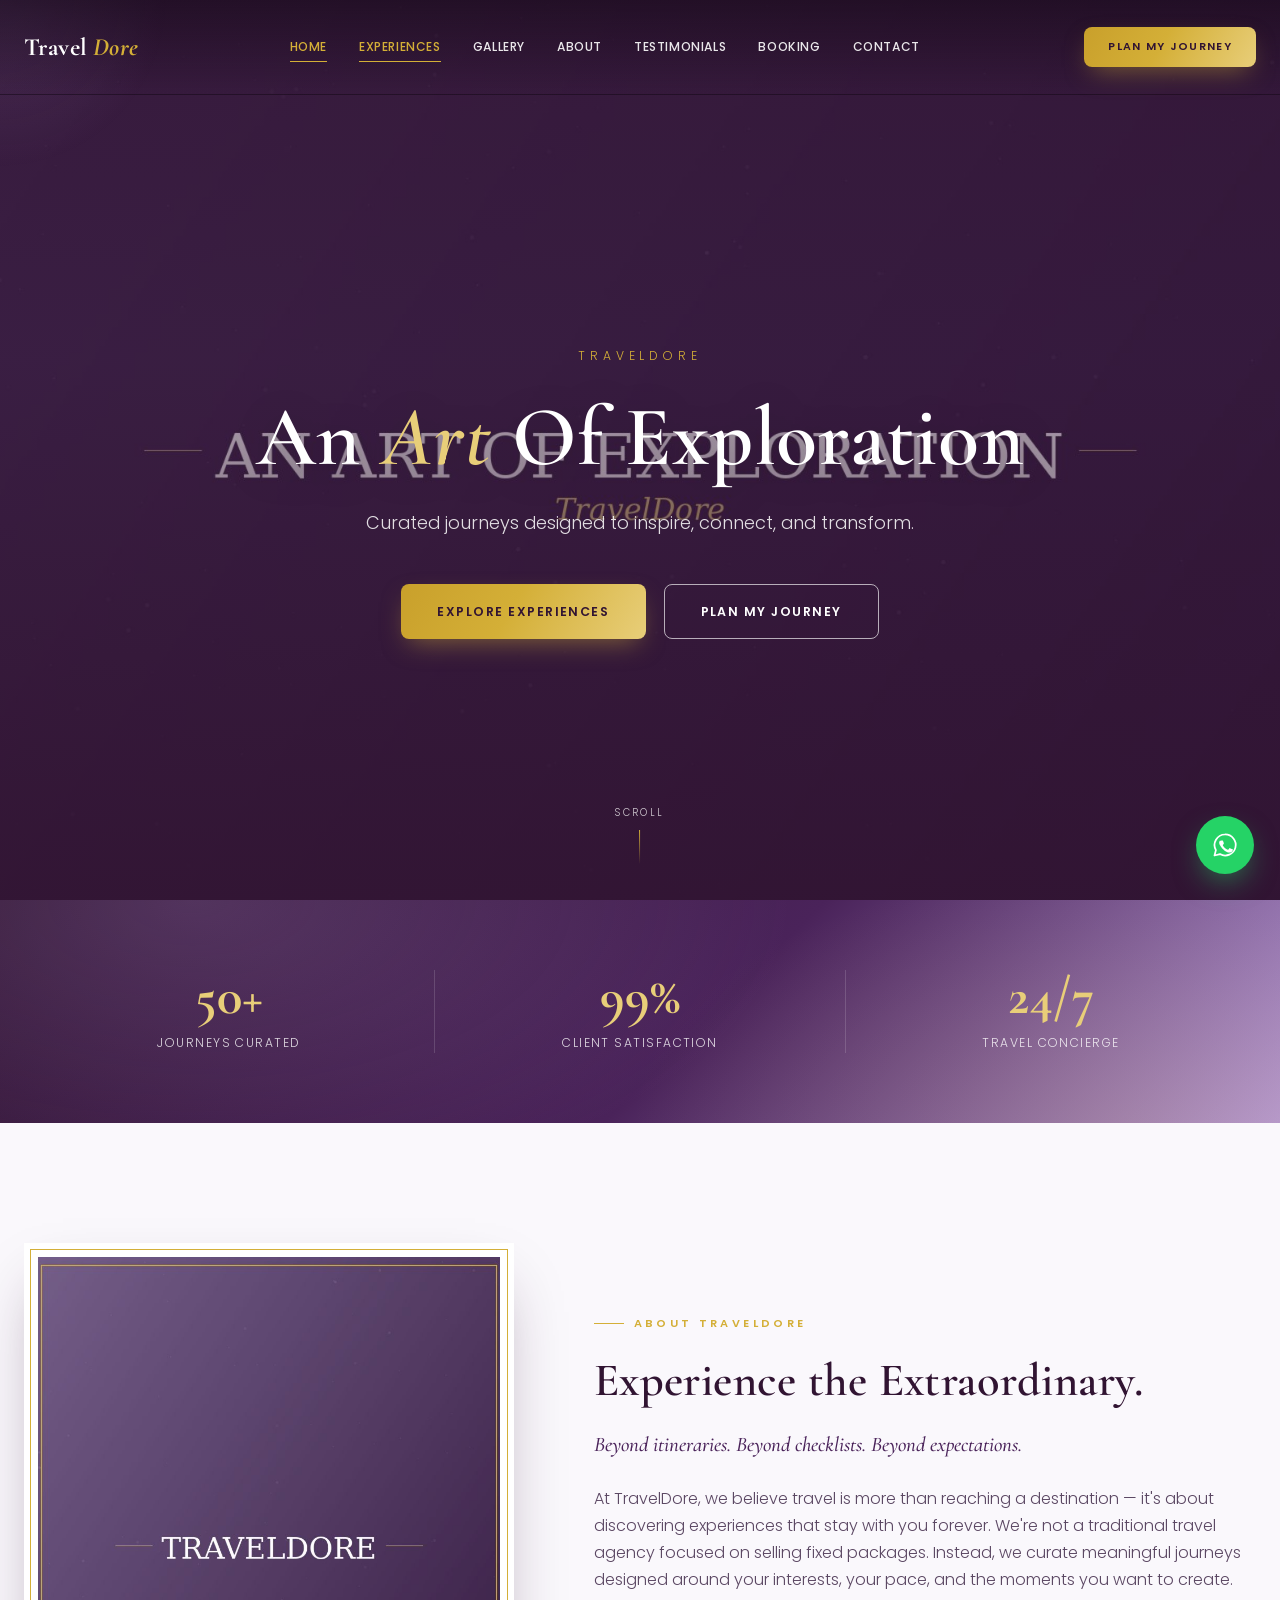
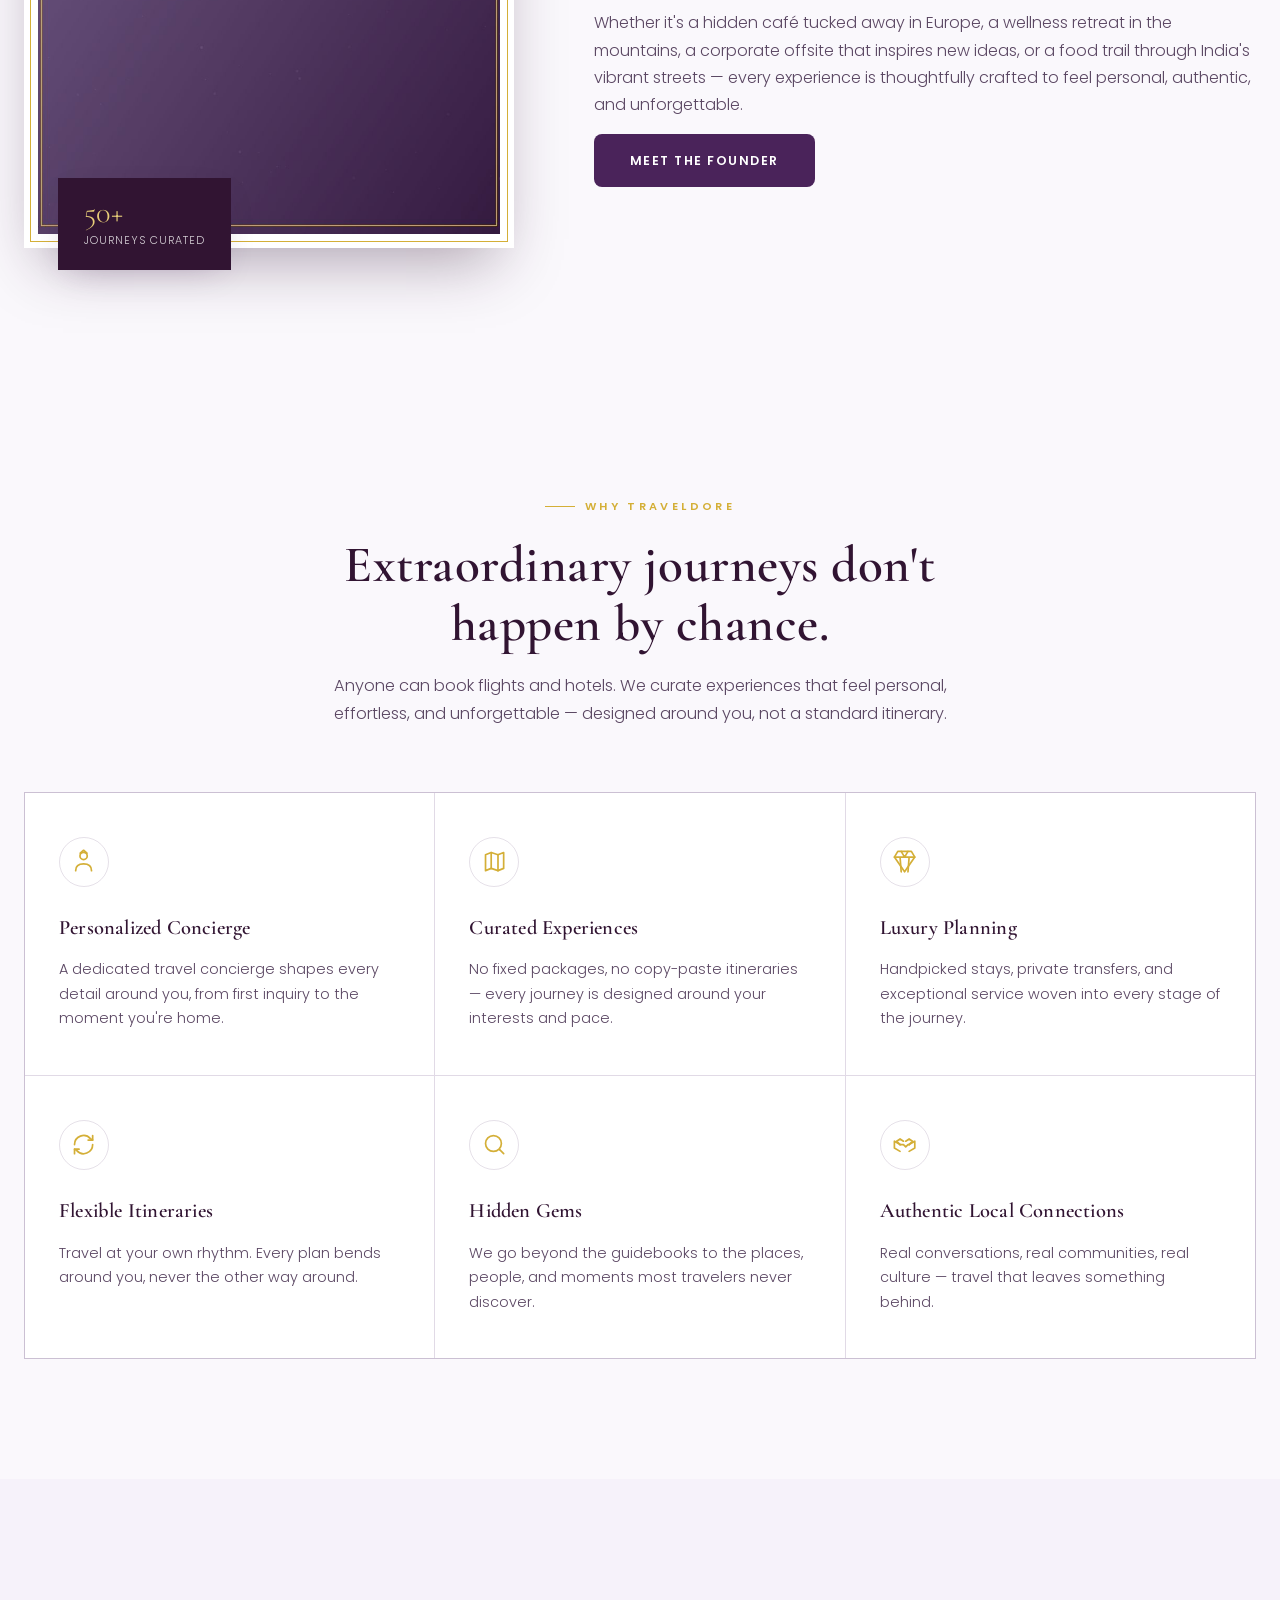
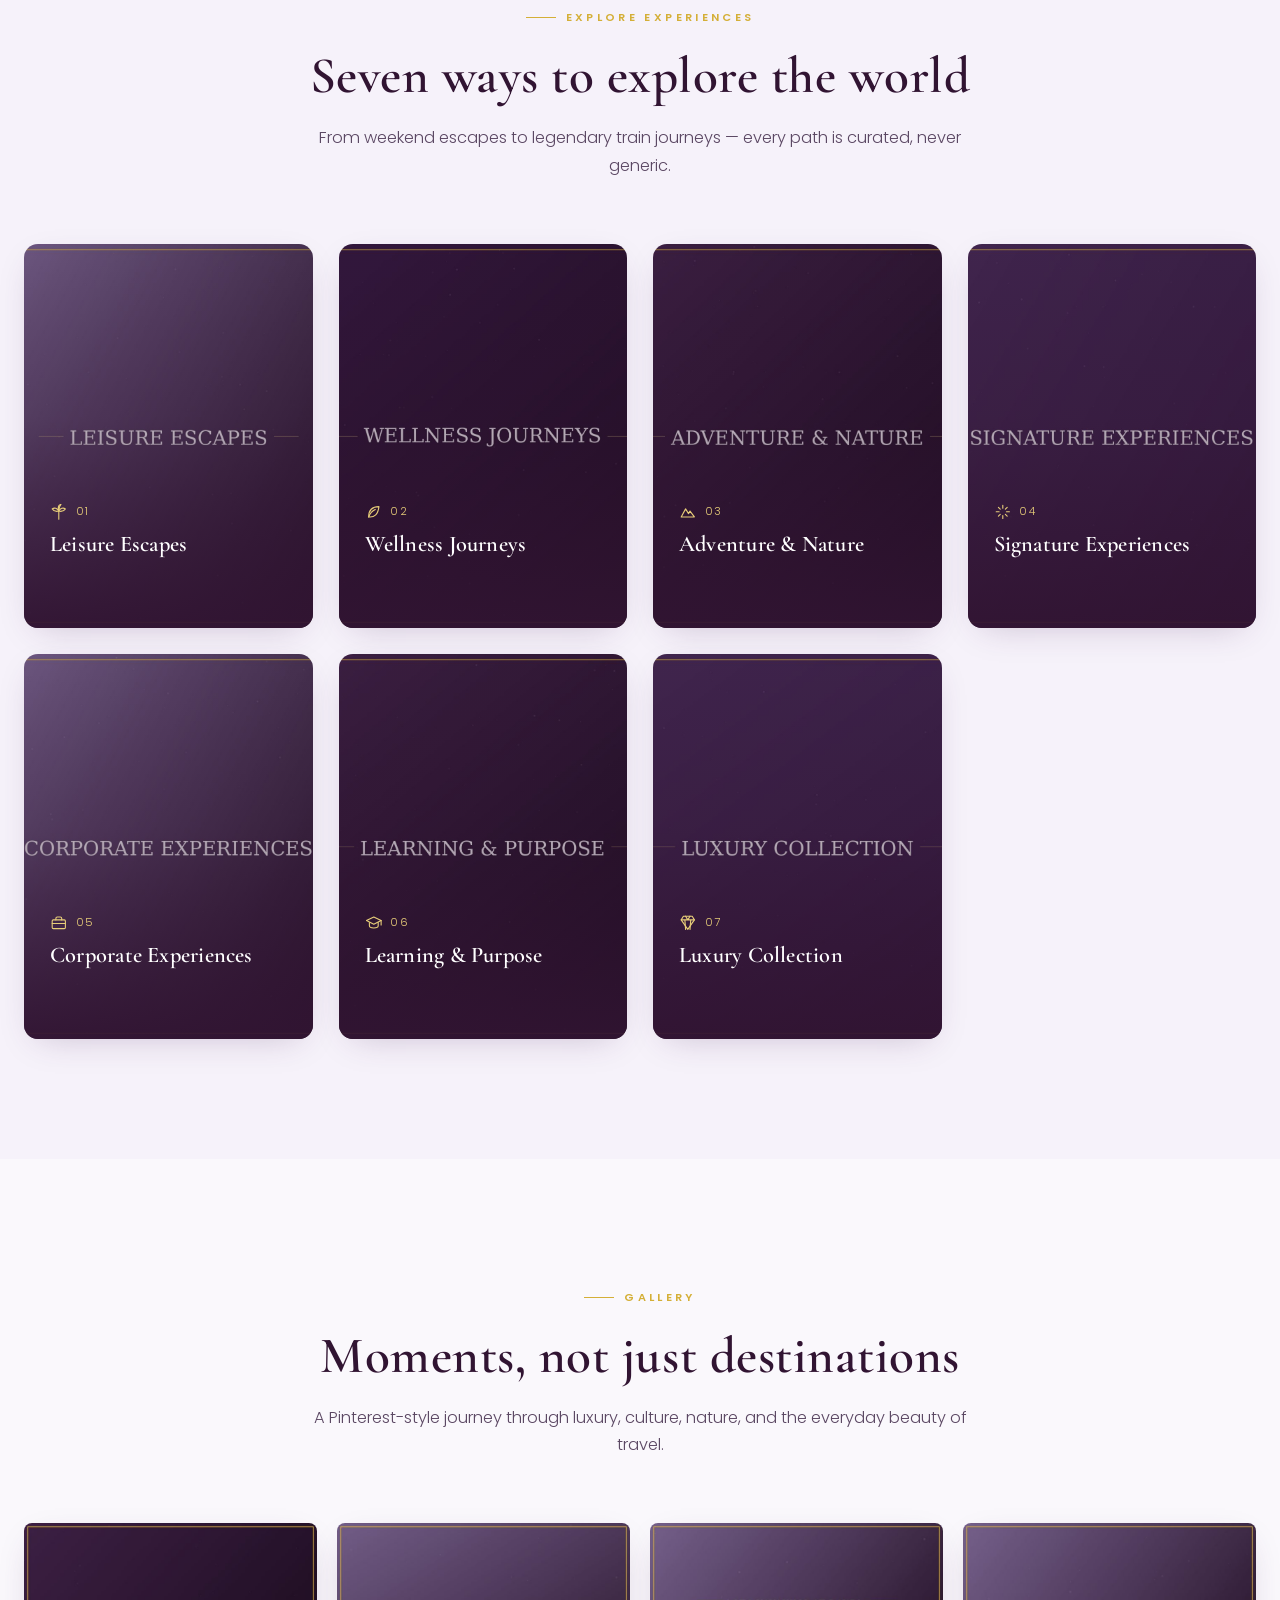
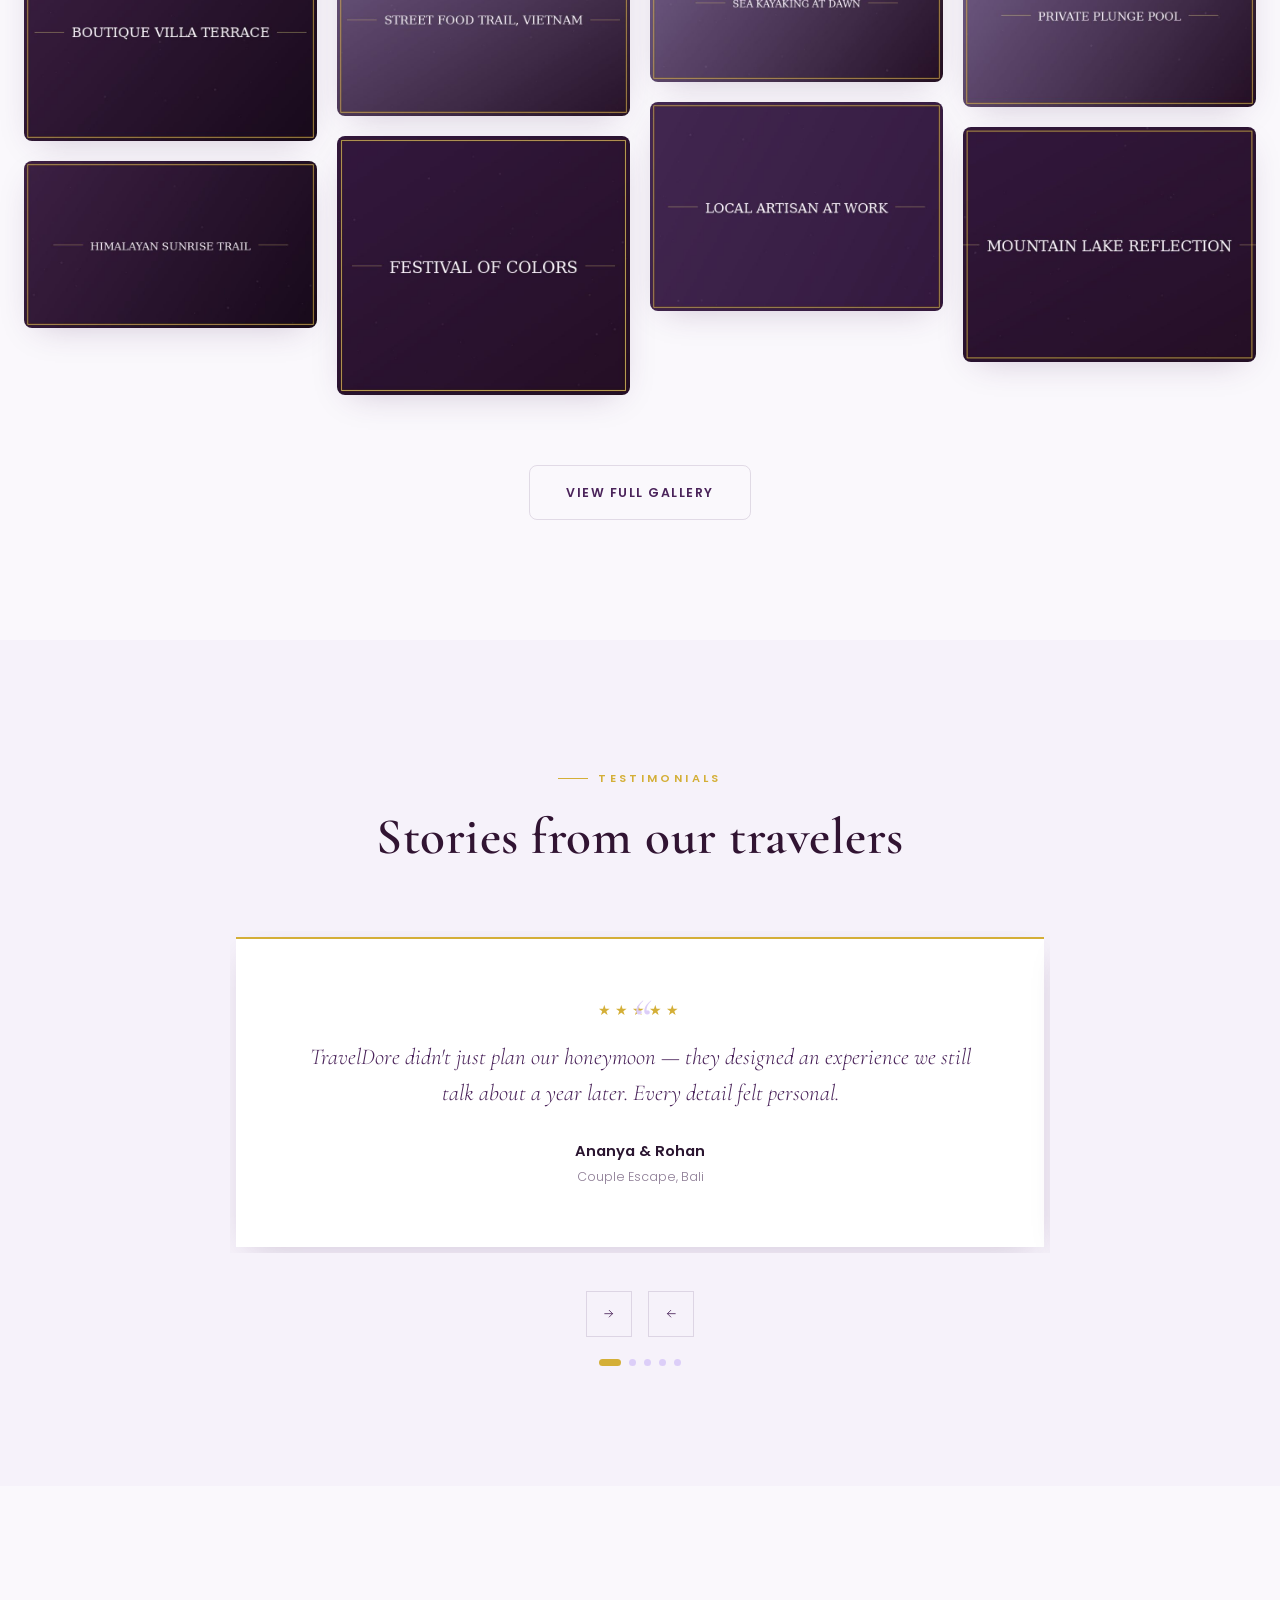
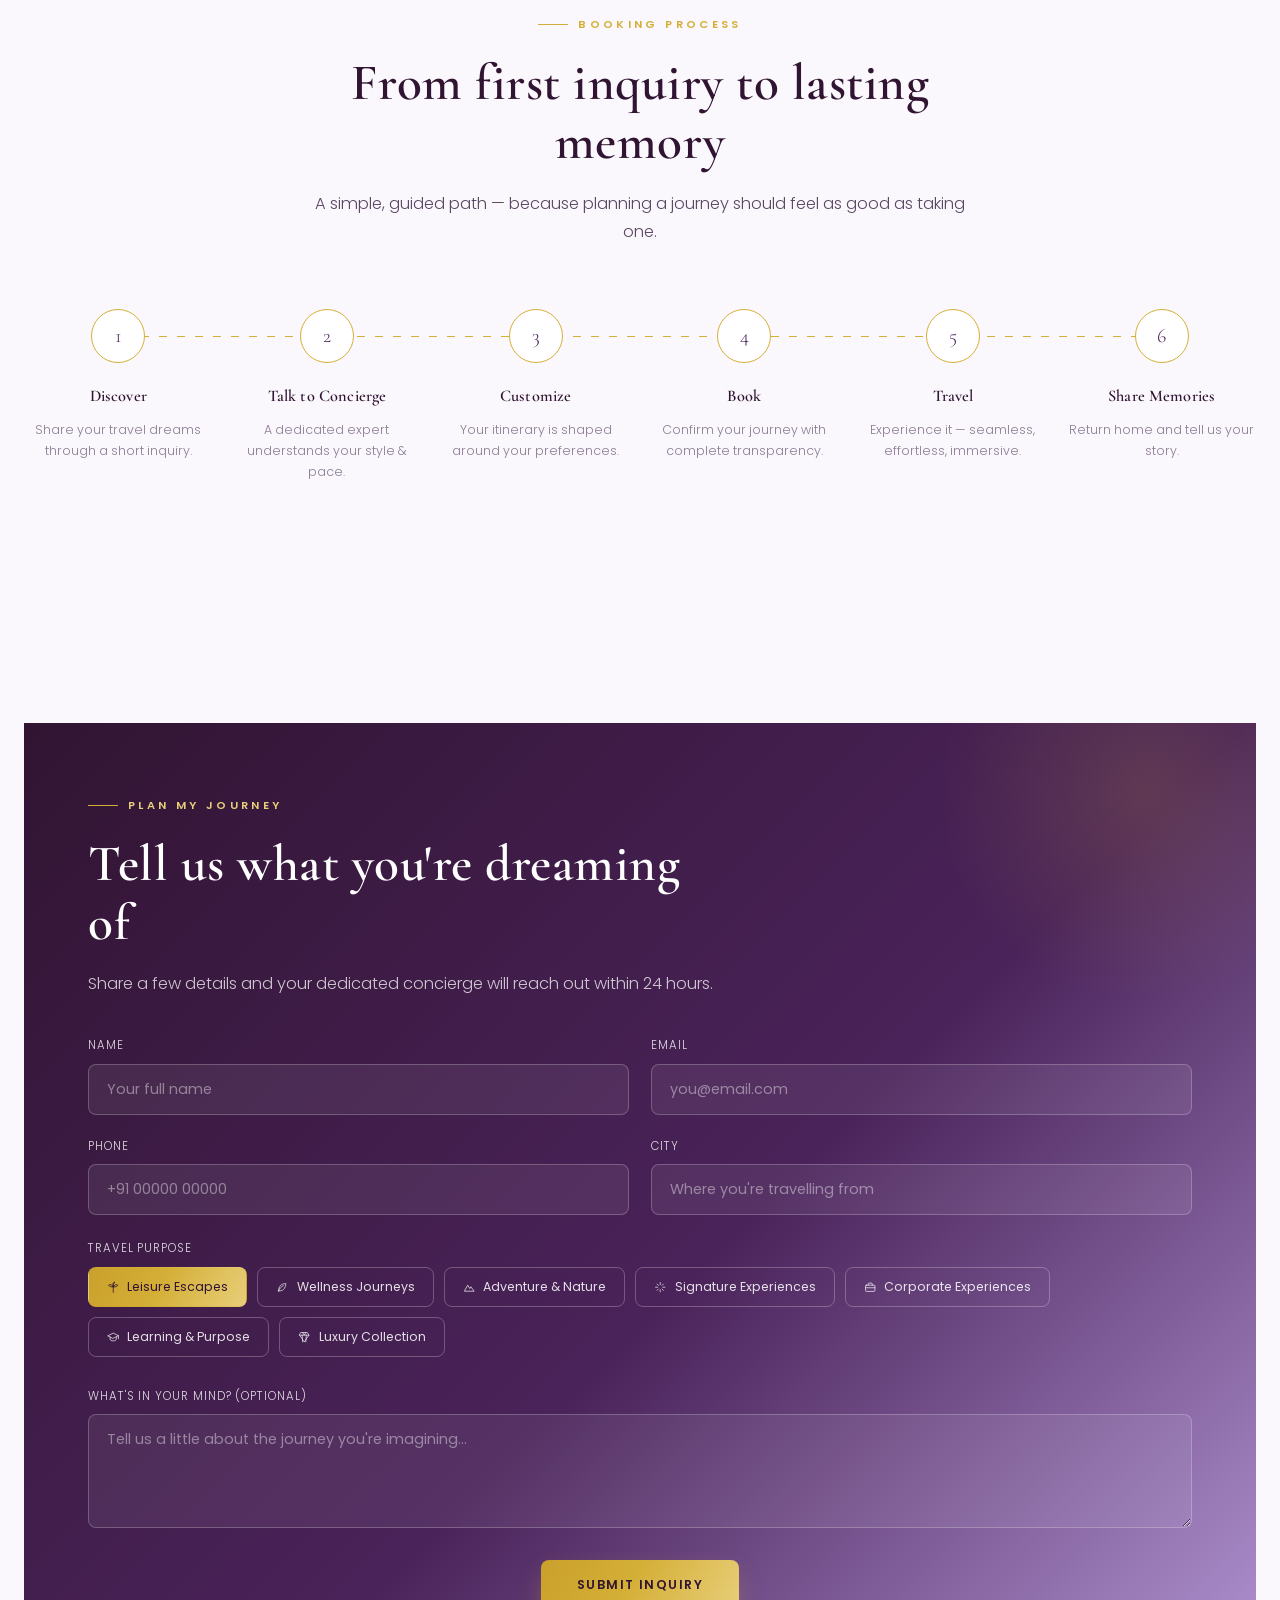
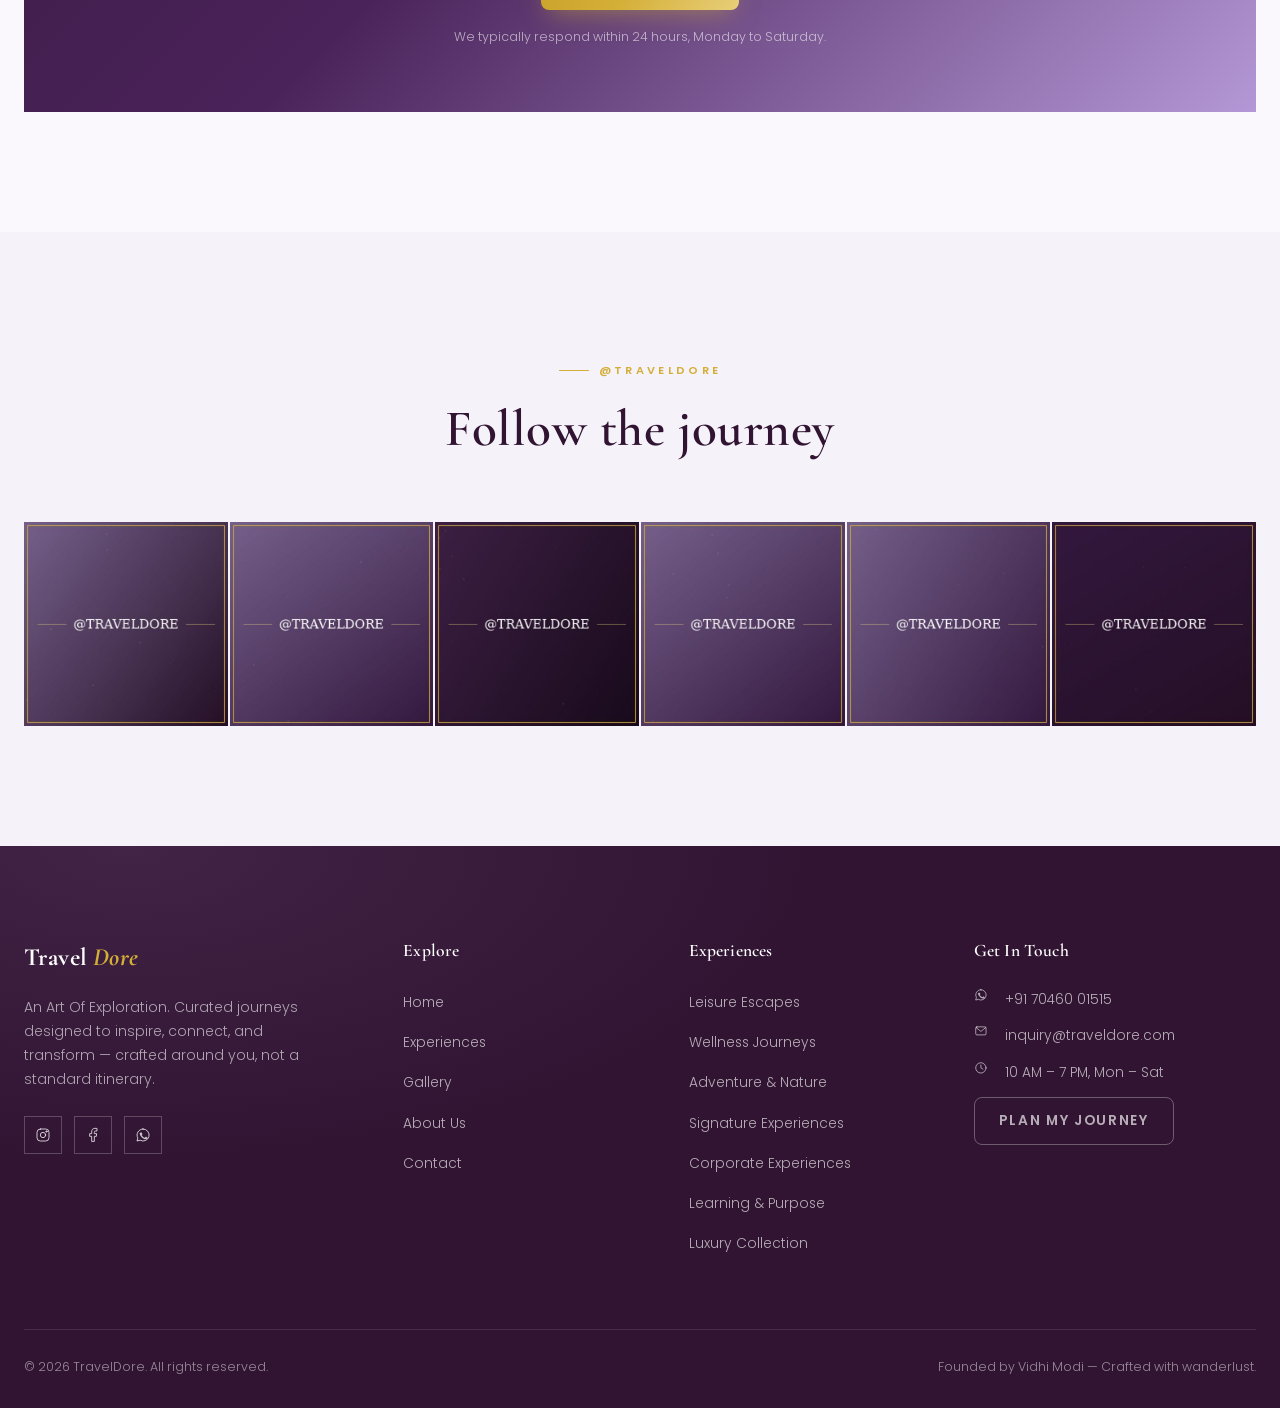
==== index.html @ e8ab13e9 "Adding initial files" ====
<!DOCTYPE html>
<html lang="en">
<head>
<meta charset="UTF-8">
<meta name="viewport" content="width=device-width, initial-scale=1.0">
<title>Home | TravelDore</title>
<meta name="description" content="TravelDore — An Art Of Exploration. Curated luxury journeys designed to inspire, connect, and transform.">
<link rel="preconnect" href="https://fonts.googleapis.com">
<link rel="stylesheet" href="css/style.css">

</head>
<body>
<div id="loader"><div class="loader-mark">Travel<em>Dore</em></div><div class="loader-bar"></div></div>
<div id="scroll-progress"></div>
<div id="cursor-glow"></div>

<header id="site-header">
  <div class="container navbar">
    <a href="index.html" class="brand">Travel<em>Dore</em></a>
    <nav class="nav-links">
      <a href="index.html">Home</a>
      <a href="experiences/index.html">Experiences</a>
      <a href="gallery.html">Gallery</a>
      <a href="about.html">About</a>
      <a href="index.html#testimonials">Testimonials</a>
      <a href="index.html#booking">Booking</a>
      <a href="contact.html">Contact</a>
    </nav>
    <a href="plan-my-journey.html" class="btn btn-primary btn-sm nav-cta">Plan My Journey</a>
    <button class="nav-toggle" id="nav-toggle" aria-label="Open menu"><span></span><span></span><span></span></button>
  </div>
</header>
<div class="mobile-panel" id="mobile-panel">
  <button class="mobile-close" id="mobile-close" aria-label="Close menu">&times;</button>
      <a href="index.html">Home</a>
      <a href="experiences/index.html">Experiences</a>
      <a href="gallery.html">Gallery</a>
      <a href="about.html">About</a>
      <a href="index.html#testimonials">Testimonials</a>
      <a href="index.html#booking">Booking</a>
      <a href="contact.html">Contact</a>
  <a href="plan-my-journey.html" class="btn btn-primary" style="margin-top:22px;">Plan My Journey</a>
</div>

<section class="hero">
  <div class="hero-media"><img src="images/hero-main-1920x1200.jpg" alt="Cinematic travel landscape"></div>
  <div class="container hero-content">
    <span class="hero-eyebrow">TravelDore</span>
    <h1>An <em>Art</em> Of Exploration</h1>
    <p>Curated journeys designed to inspire, connect, and transform.</p>
    <div class="hero-actions">
      <a href="#experiences" class="btn btn-primary">Explore Experiences</a>
      <a href="plan-my-journey.html" class="btn btn-outline">Plan My Journey</a>
    </div>
  </div>
  <div class="hero-scroll"><span>Scroll</span><div class="dot"></div></div>
</section><section class="stats-band"><div class="container stats-grid"><div class="stat"><div class="stat-num">50+</div><div class="stat-label">Journeys Curated</div></div><div class="stat"><div class="stat-num">99%</div><div class="stat-label">Client Satisfaction</div></div><div class="stat"><div class="stat-num">24/7</div><div class="stat-label">Travel Concierge</div></div></div></section>
<section class="section" id="about">
  <div class="container about-grid">
    <div class="framed reveal-scale">
      <div class="media-inner"><img src="images/about-founder-900x1100.jpg" alt="TravelDore curated experience"></div>
      <div class="about-badge"><div class="num">50+</div><div class="lbl">Journeys Curated</div></div>
    </div>
    <div class="about-copy reveal">
      <div class="eyebrow">About TravelDore</div>
      <h2>Experience the Extraordinary.</h2>
      <p class="lede">Beyond itineraries. Beyond checklists. Beyond expectations.</p>
      <p>At TravelDore, we believe travel is more than reaching a destination — it's about discovering experiences that stay with you forever. We're not a traditional travel agency focused on selling fixed packages. Instead, we curate meaningful journeys designed around your interests, your pace, and the moments you want to create.</p>
      <p>Whether it's a hidden café tucked away in Europe, a wellness retreat in the mountains, a corporate offsite that inspires new ideas, or a food trail through India's vibrant streets — every experience is thoughtfully crafted to feel personal, authentic, and unforgettable.</p>
      <a href="about.html" class="btn btn-dark">Meet The Founder</a>
    </div>
  </div>
</section>
<section class="section" id="why">
  <div class="container">
    <div class="section-head reveal">
      <div class="eyebrow" style="justify-content:center;">Why TravelDore</div>
      <h2>Extraordinary journeys don't happen by chance.</h2>
      <p>Anyone can book flights and hotels. We curate experiences that feel personal, effortless, and unforgettable — designed around you, not a standard itinerary.</p>
    </div>
    <div class="why-grid stagger">
      <div class="why-card">
        <div class="why-icon"><svg class="icon" style="width:1em;height:1em;" viewBox="0 0 24 24"><circle cx="12" cy="7" r="3.2"/><path d="M5 20c0-4 3-6 7-6s7 2 7 6"/><path d="M9 4.5 12 2l3 2.5"/></svg></div>
        <h3>Personalized Concierge</h3>
        <p>A dedicated travel concierge shapes every detail around you, from first inquiry to the moment you're home.</p>
      </div>
      <div class="why-card">
        <div class="why-icon"><svg class="icon" style="width:1em;height:1em;" viewBox="0 0 24 24"><path d="M9 4 4 6v14l5-2 6 2 5-2V4l-5 2-6-2Z"/><path d="M9 4v14M15 6v14"/></svg></div>
        <h3>Curated Experiences</h3>
        <p>No fixed packages, no copy-paste itineraries — every journey is designed around your interests and pace.</p>
      </div>
      <div class="why-card">
        <div class="why-icon"><svg class="icon" style="width:1em;height:1em;" viewBox="0 0 24 24"><path d="M6 3h12l3 5-9 13L3 8Z"/><path d="M3 8h18M9 3l3 5 3-5M9 21 8 8m7 13 1-13"/></svg></div>
        <h3>Luxury Planning</h3>
        <p>Handpicked stays, private transfers, and exceptional service woven into every stage of the journey.</p>
      </div>
      <div class="why-card">
        <div class="why-icon"><svg class="icon" style="width:1em;height:1em;" viewBox="0 0 24 24"><path d="M4 12a8 8 0 0 1 14-5.3L20 8"/><path d="M20 4v4h-4"/><path d="M20 12a8 8 0 0 1-14 5.3L4 16"/><path d="M4 20v-4h4"/></svg></div>
        <h3>Flexible Itineraries</h3>
        <p>Travel at your own rhythm. Every plan bends around you, never the other way around.</p>
      </div>
      <div class="why-card">
        <div class="why-icon"><svg class="icon" style="width:1em;height:1em;" viewBox="0 0 24 24"><circle cx="11" cy="11" r="7"/><path d="m20 20-3.5-3.5"/></svg></div>
        <h3>Hidden Gems</h3>
        <p>We go beyond the guidebooks to the places, people, and moments most travelers never discover.</p>
      </div>
      <div class="why-card">
        <div class="why-icon"><svg class="icon" style="width:1em;height:1em;" viewBox="0 0 24 24"><path d="M8 12 3 9v6l5 3"/><path d="m16 12 5-3v6l-5 3"/><path d="M8 12h3l2 2 2-2h1"/><path d="M8 12 5 9l3-2 3 2"/><path d="M16 12l3-3-3-2-3 2"/></svg></div>
        <h3>Authentic Local Connections</h3>
        <p>Real conversations, real communities, real culture — travel that leaves something behind.</p>
      </div>
    </div>
  </div>
</section>
<section class="section bg-lilac" id="experiences">
  <div class="container">
    <div class="section-head reveal">
      <div class="eyebrow" style="justify-content:center;">Explore Experiences</div>
      <h2>Seven ways to explore the world</h2>
      <p>From weekend escapes to legendary train journeys — every path is curated, never generic.</p>
    </div>
    <div class="exp-grid">
      <a href="experiences/leisure-escapes.html" class="exp-card reveal-scale">
        <img src="images/leisure-hero-900x1100.jpg" alt="Leisure Escapes" loading="lazy">
        <div class="exp-card-veil"></div>
        <div class="exp-card-content">
          <span class="exp-card-num"><svg class="icon" style="width:1em;height:1em;" viewBox="0 0 24 24"><path d="M12 22V11"/><path d="M12 11c-2-4-6-5-9-3 2 3 5 4 9 3Z"/><path d="M12 11c2-4 6-5 9-3-2 3-5 4-9 3Z"/><path d="M12 11c0-4 1-7 3-9-3 0-5 3-3 9Z"/></svg> 01</span>
          <h3>Leisure Escapes</h3>
          <div class="exp-card-arrow"><svg class="icon" style="width:1em;height:1em;" viewBox="0 0 24 24"><path d="M5 12h14M13 6l6 6-6 6"/></svg></div>
        </div>
      </a>
      <a href="experiences/wellness-journeys.html" class="exp-card reveal-scale">
        <img src="images/wellness-hero-900x1100.jpg" alt="Wellness Journeys" loading="lazy">
        <div class="exp-card-veil"></div>
        <div class="exp-card-content">
          <span class="exp-card-num"><svg class="icon" style="width:1em;height:1em;" viewBox="0 0 24 24"><path d="M5 19c8 1 13-4 14-14-9 0-14 5-14 14Z"/><path d="M5 19c2-5 5-8 9-10"/></svg> 02</span>
          <h3>Wellness Journeys</h3>
          <div class="exp-card-arrow"><svg class="icon" style="width:1em;height:1em;" viewBox="0 0 24 24"><path d="M5 12h14M13 6l6 6-6 6"/></svg></div>
        </div>
      </a>
      <a href="experiences/adventure-nature.html" class="exp-card reveal-scale">
        <img src="images/adventure-hero-900x1100.jpg" alt="Adventure & Nature" loading="lazy">
        <div class="exp-card-veil"></div>
        <div class="exp-card-content">
          <span class="exp-card-num"><svg class="icon" style="width:1em;height:1em;" viewBox="0 0 24 24"><path d="M3 19 9 8l4 6.5L15 11l6 8Z"/></svg> 03</span>
          <h3>Adventure & Nature</h3>
          <div class="exp-card-arrow"><svg class="icon" style="width:1em;height:1em;" viewBox="0 0 24 24"><path d="M5 12h14M13 6l6 6-6 6"/></svg></div>
        </div>
      </a>
      <a href="experiences/signature-experiences.html" class="exp-card reveal-scale">
        <img src="images/signature-hero-900x1100.jpg" alt="Signature Experiences" loading="lazy">
        <div class="exp-card-veil"></div>
        <div class="exp-card-content">
          <span class="exp-card-num"><svg class="icon" style="width:1em;height:1em;" viewBox="0 0 24 24"><path d="M12 3v4M12 17v4M3 12h4M17 12h4M6 6l2.5 2.5M15.5 15.5 18 18M18 6l-2.5 2.5M8.5 15.5 6 18"/></svg> 04</span>
          <h3>Signature Experiences</h3>
          <div class="exp-card-arrow"><svg class="icon" style="width:1em;height:1em;" viewBox="0 0 24 24"><path d="M5 12h14M13 6l6 6-6 6"/></svg></div>
        </div>
      </a>
      <a href="experiences/corporate-experiences.html" class="exp-card reveal-scale">
        <img src="images/corporate-hero-900x1100.jpg" alt="Corporate Experiences" loading="lazy">
        <div class="exp-card-veil"></div>
        <div class="exp-card-content">
          <span class="exp-card-num"><svg class="icon" style="width:1em;height:1em;" viewBox="0 0 24 24"><rect x="3" y="8" width="18" height="12" rx="1.5"/><path d="M8 8V6a2 2 0 0 1 2-2h4a2 2 0 0 1 2 2v2"/><path d="M3 13h18"/></svg> 05</span>
          <h3>Corporate Experiences</h3>
          <div class="exp-card-arrow"><svg class="icon" style="width:1em;height:1em;" viewBox="0 0 24 24"><path d="M5 12h14M13 6l6 6-6 6"/></svg></div>
        </div>
      </a>
      <a href="experiences/learning-purpose.html" class="exp-card reveal-scale">
        <img src="images/learning-hero-900x1100.jpg" alt="Learning & Purpose" loading="lazy">
        <div class="exp-card-veil"></div>
        <div class="exp-card-content">
          <span class="exp-card-num"><svg class="icon" style="width:1em;height:1em;" viewBox="0 0 24 24"><path d="M2 9 12 4l10 5-10 5Z"/><path d="M6 11.5V16c0 1.7 2.7 3 6 3s6-1.3 6-3v-4.5"/><path d="M22 9v6"/></svg> 06</span>
          <h3>Learning & Purpose</h3>
          <div class="exp-card-arrow"><svg class="icon" style="width:1em;height:1em;" viewBox="0 0 24 24"><path d="M5 12h14M13 6l6 6-6 6"/></svg></div>
        </div>
      </a>
      <a href="experiences/luxury-collection.html" class="exp-card reveal-scale">
        <img src="images/luxury-hero-900x1100.jpg" alt="Luxury Collection" loading="lazy">
        <div class="exp-card-veil"></div>
        <div class="exp-card-content">
          <span class="exp-card-num"><svg class="icon" style="width:1em;height:1em;" viewBox="0 0 24 24"><path d="M6 3h12l3 5-9 13L3 8Z"/><path d="M3 8h18M9 3l3 5 3-5M9 21 8 8m7 13 1-13"/></svg> 07</span>
          <h3>Luxury Collection</h3>
          <div class="exp-card-arrow"><svg class="icon" style="width:1em;height:1em;" viewBox="0 0 24 24"><path d="M5 12h14M13 6l6 6-6 6"/></svg></div>
        </div>
      </a>
    </div>
  </div>
</section>
<section class="section" id="gallery">
  <div class="container">
    <div class="section-head reveal">
      <div class="eyebrow" style="justify-content:center;">Gallery</div>
      <h2>Moments, not just destinations</h2>
      <p>A Pinterest-style journey through luxury, culture, nature, and the everyday beauty of travel.</p>
    </div>
    
    <div class="masonry">
      <div class="masonry-item reveal" data-category="luxury">
        <img src="images/g1-700x520.jpg" alt="Boutique villa terrace" loading="lazy">
        <div class="masonry-veil"><span>Boutique villa terrace</span></div>
      </div>
      <div class="masonry-item reveal" data-category="nature">
        <img src="images/g2-700x400.jpg" alt="Himalayan sunrise trail" loading="lazy">
        <div class="masonry-veil"><span>Himalayan sunrise trail</span></div>
      </div>
      <div class="masonry-item reveal" data-category="food">
        <img src="images/g3-700x460.jpg" alt="Street food trail, Vietnam" loading="lazy">
        <div class="masonry-veil"><span>Street food trail, Vietnam</span></div>
      </div>
      <div class="masonry-item reveal" data-category="culture">
        <img src="images/g4-700x620.jpg" alt="Festival of colors" loading="lazy">
        <div class="masonry-veil"><span>Festival of colors</span></div>
      </div>
      <div class="masonry-item reveal" data-category="adventure">
        <img src="images/g5-700x380.jpg" alt="Sea kayaking at dawn" loading="lazy">
        <div class="masonry-veil"><span>Sea kayaking at dawn</span></div>
      </div>
      <div class="masonry-item reveal" data-category="people">
        <img src="images/g6-700x500.jpg" alt="Local artisan at work" loading="lazy">
        <div class="masonry-veil"><span>Local artisan at work</span></div>
      </div>
      <div class="masonry-item reveal" data-category="luxury">
        <img src="images/g7-700x440.jpg" alt="Private plunge pool" loading="lazy">
        <div class="masonry-veil"><span>Private plunge pool</span></div>
      </div>
      <div class="masonry-item reveal" data-category="nature">
        <img src="images/g8-700x560.jpg" alt="Mountain lake reflection" loading="lazy">
        <div class="masonry-veil"><span>Mountain lake reflection</span></div>
      </div>
    </div>
    <div class="center mt-lg"><a href="gallery.html" class="btn btn-ghost">View Full Gallery</a></div>
  </div>
</section>
<div id="lightbox"><button class="lb-close">&times;</button><img id="lb-img" src="" alt="Gallery preview"></div>
<section class="section bg-lilac" id="testimonials">
  <div class="container">
    <div class="section-head reveal">
      <div class="eyebrow" style="justify-content:center;">Testimonials</div>
      <h2>Stories from our travelers</h2>
    </div>
    <div class="testi-wrap reveal">
      <div class="testi-track"><div class="testi-slides" id="testi-slides">
      <div class="testi-slide">
        <div class="testi-card">
          <div class="testi-quote">&ldquo;</div>
          <div class="testi-stars">&#9733;&#9733;&#9733;&#9733;&#9733;</div>
          <p class="testi-text">TravelDore didn't just plan our honeymoon — they designed an experience we still talk about a year later. Every detail felt personal.</p>
          <div class="testi-name">Ananya & Rohan</div>
          <div class="testi-role">Couple Escape, Bali</div>
        </div>
      </div>
      <div class="testi-slide">
        <div class="testi-card">
          <div class="testi-quote">&ldquo;</div>
          <div class="testi-stars">&#9733;&#9733;&#9733;&#9733;&#9733;</div>
          <p class="testi-text">Our leadership offsite finally felt different. Beautiful venue, seamless logistics, and space to actually think.</p>
          <div class="testi-name">Karan Mehta</div>
          <div class="testi-role">Corporate Retreat, Rishikesh</div>
        </div>
      </div>
      <div class="testi-slide">
        <div class="testi-card">
          <div class="testi-quote">&ldquo;</div>
          <div class="testi-stars">&#9733;&#9733;&#9733;&#9733;&#9733;</div>
          <p class="testi-text">I've traveled solo before, but this was the first trip where I felt both free and completely taken care of.</p>
          <div class="testi-name">Simran Kaur</div>
          <div class="testi-role">Solo Trip, Vietnam</div>
        </div>
      </div>
      <div class="testi-slide">
        <div class="testi-card">
          <div class="testi-quote">&ldquo;</div>
          <div class="testi-stars">&#9733;&#9733;&#9733;&#9733;&#9733;</div>
          <p class="testi-text">The wellness retreat was exactly what I needed — no itinerary stress, just stillness, yoga, and the mountains.</p>
          <div class="testi-name">Devika Shah</div>
          <div class="testi-role">Wellness Retreat, Himachal</div>
        </div>
      </div>
      <div class="testi-slide">
        <div class="testi-card">
          <div class="testi-quote">&ldquo;</div>
          <div class="testi-stars">&#9733;&#9733;&#9733;&#9733;&#9733;</div>
          <p class="testi-text">From the first WhatsApp message to the last sunset, everything was effortless. This is how travel should feel.</p>
          <div class="testi-name">The Kapoor Family</div>
          <div class="testi-role">Family Holiday, Maldives</div>
        </div>
      </div>
      </div></div>
      <div class="testi-nav">
        <button class="testi-arrow" id="testi-prev" aria-label="Previous"><svg class="icon" style="width:1em;height:1em;" viewBox="0 0 24 24"><path d="M5 12h14M13 6l6 6-6 6"/></svg></button>
        <button class="testi-arrow" id="testi-next" aria-label="Next" style="transform:scaleX(-1);"><svg class="icon" style="width:1em;height:1em;" viewBox="0 0 24 24"><path d="M5 12h14M13 6l6 6-6 6"/></svg></button>
      </div>
      <div class="testi-dots" id="testi-dots"></div>
    </div>
  </div>
</section>
<section class="section" id="booking">
  <div class="container">
    <div class="section-head reveal">
      <div class="eyebrow" style="justify-content:center;">Booking Process</div>
      <h2>From first inquiry to lasting memory</h2>
      <p>A simple, guided path — because planning a journey should feel as good as taking one.</p>
    </div>
    <div class="timeline stagger">
      <div class="tl-step">
        <div class="tl-num">1</div>
        <h4>Discover</h4>
        <p>Share your travel dreams through a short inquiry.</p>
      </div>
      <div class="tl-step">
        <div class="tl-num">2</div>
        <h4>Talk to Concierge</h4>
        <p>A dedicated expert understands your style & pace.</p>
      </div>
      <div class="tl-step">
        <div class="tl-num">3</div>
        <h4>Customize</h4>
        <p>Your itinerary is shaped around your preferences.</p>
      </div>
      <div class="tl-step">
        <div class="tl-num">4</div>
        <h4>Book</h4>
        <p>Confirm your journey with complete transparency.</p>
      </div>
      <div class="tl-step">
        <div class="tl-num">5</div>
        <h4>Travel</h4>
        <p>Experience it — seamless, effortless, immersive.</p>
      </div>
      <div class="tl-step">
        <div class="tl-num">6</div>
        <h4>Share Memories</h4>
        <p>Return home and tell us your story.</p>
      </div>
    </div>
  </div>
</section>
<section class="section" id="plan">
  <div class="container">
    <div class="form-panel reveal-scale">
      <div class="section-head align-left" style="margin-bottom:38px;max-width:640px;">
        <div class="eyebrow" style="color:var(--gold-soft);">Plan My Journey</div>
        <h2 style="color:#fff;">Tell us what you're dreaming of</h2>
        <p style="color:rgba(255,255,255,.75);">Share a few details and your dedicated concierge will reach out within 24 hours.</p>
      </div>
      <form id="inquiry-form">
        <div class="form-grid">
          <div class="field"><label for="name">Name</label><input type="text" id="name" name="name" placeholder="Your full name" required></div>
          <div class="field"><label for="email">Email</label><input type="email" id="email" name="email" placeholder="you@email.com" required></div>
          <div class="field"><label for="phone">Phone</label><input type="tel" id="phone" name="phone" placeholder="+91 00000 00000" required></div>
          <div class="field"><label for="city">City</label><input type="text" id="city" name="city" placeholder="Where you're travelling from" required></div>
        </div>
        <div class="field" style="margin-top:24px;">
          <label>Travel Purpose</label>
          <div class="purpose-scroll"><button type="button" class="purpose-chip active" data-value="Leisure Escapes"><svg class="icon" style="width:1em;height:1em;" viewBox="0 0 24 24"><path d="M12 22V11"/><path d="M12 11c-2-4-6-5-9-3 2 3 5 4 9 3Z"/><path d="M12 11c2-4 6-5 9-3-2 3-5 4-9 3Z"/><path d="M12 11c0-4 1-7 3-9-3 0-5 3-3 9Z"/></svg> Leisure Escapes</button><button type="button" class="purpose-chip" data-value="Wellness Journeys"><svg class="icon" style="width:1em;height:1em;" viewBox="0 0 24 24"><path d="M5 19c8 1 13-4 14-14-9 0-14 5-14 14Z"/><path d="M5 19c2-5 5-8 9-10"/></svg> Wellness Journeys</button><button type="button" class="purpose-chip" data-value="Adventure & Nature"><svg class="icon" style="width:1em;height:1em;" viewBox="0 0 24 24"><path d="M3 19 9 8l4 6.5L15 11l6 8Z"/></svg> Adventure & Nature</button><button type="button" class="purpose-chip" data-value="Signature Experiences"><svg class="icon" style="width:1em;height:1em;" viewBox="0 0 24 24"><path d="M12 3v4M12 17v4M3 12h4M17 12h4M6 6l2.5 2.5M15.5 15.5 18 18M18 6l-2.5 2.5M8.5 15.5 6 18"/></svg> Signature Experiences</button><button type="button" class="purpose-chip" data-value="Corporate Experiences"><svg class="icon" style="width:1em;height:1em;" viewBox="0 0 24 24"><rect x="3" y="8" width="18" height="12" rx="1.5"/><path d="M8 8V6a2 2 0 0 1 2-2h4a2 2 0 0 1 2 2v2"/><path d="M3 13h18"/></svg> Corporate Experiences</button><button type="button" class="purpose-chip" data-value="Learning & Purpose"><svg class="icon" style="width:1em;height:1em;" viewBox="0 0 24 24"><path d="M2 9 12 4l10 5-10 5Z"/><path d="M6 11.5V16c0 1.7 2.7 3 6 3s6-1.3 6-3v-4.5"/><path d="M22 9v6"/></svg> Learning & Purpose</button><button type="button" class="purpose-chip" data-value="Luxury Collection"><svg class="icon" style="width:1em;height:1em;" viewBox="0 0 24 24"><path d="M6 3h12l3 5-9 13L3 8Z"/><path d="M3 8h18M9 3l3 5 3-5M9 21 8 8m7 13 1-13"/></svg> Luxury Collection</button></div>
          <input type="hidden" id="purpose-value" name="purpose" value="Leisure Escapes">
        </div>
        <div class="form-grid full" style="margin-top:24px;">
          <div class="field"><label for="msg">What's in your mind? (optional)</label><textarea id="msg" name="message" rows="4" placeholder="Tell us a little about the journey you're imagining..."></textarea></div>
        </div>
        <div class="form-submit"><button type="submit" class="btn btn-primary">Submit Inquiry</button>
          <p class="form-note">We typically respond within 24 hours, Monday to Saturday.</p>
        </div>
      </form>
      <div class="form-success" id="form-success">
        <div class="tick"><svg class="icon" style="width:1em;height:1em;" viewBox="0 0 24 24"><path d="M5 13l4 4L19 7"/></svg></div>
        <h3 style="color:#fff;font-family:var(--font-display);font-size:1.7rem;">Thank you!</h3>
        <p>Your inquiry has been received. Our concierge team will reach out shortly — or message us on WhatsApp for an instant reply.</p>
      </div>
    </div>
  </div>
</section>
<section class="section bg-lilac">
  <div class="container">
    <div class="section-head reveal">
      <div class="eyebrow" style="justify-content:center;">@traveldore</div>
      <h2>Follow the journey</h2>
    </div>
    <div class="insta-grid">
      <a href="https://instagram.com" target="_blank" rel="noopener" class="insta-item reveal">
        <img src="images/ig1-500x500.jpg" alt="TravelDore on Instagram" loading="lazy">
        <div class="insta-veil"><svg class="icon" style="width:1.3rem;height:1.3rem;" viewBox="0 0 24 24"><rect x="3" y="3" width="18" height="18" rx="5"/><circle cx="12" cy="12" r="4"/><circle cx="17.2" cy="6.8" r="1"/></svg></div>
      </a>
      <a href="https://instagram.com" target="_blank" rel="noopener" class="insta-item reveal">
        <img src="images/ig2-500x500.jpg" alt="TravelDore on Instagram" loading="lazy">
        <div class="insta-veil"><svg class="icon" style="width:1.3rem;height:1.3rem;" viewBox="0 0 24 24"><rect x="3" y="3" width="18" height="18" rx="5"/><circle cx="12" cy="12" r="4"/><circle cx="17.2" cy="6.8" r="1"/></svg></div>
      </a>
      <a href="https://instagram.com" target="_blank" rel="noopener" class="insta-item reveal">
        <img src="images/ig3-500x500.jpg" alt="TravelDore on Instagram" loading="lazy">
        <div class="insta-veil"><svg class="icon" style="width:1.3rem;height:1.3rem;" viewBox="0 0 24 24"><rect x="3" y="3" width="18" height="18" rx="5"/><circle cx="12" cy="12" r="4"/><circle cx="17.2" cy="6.8" r="1"/></svg></div>
      </a>
      <a href="https://instagram.com" target="_blank" rel="noopener" class="insta-item reveal">
        <img src="images/ig4-500x500.jpg" alt="TravelDore on Instagram" loading="lazy">
        <div class="insta-veil"><svg class="icon" style="width:1.3rem;height:1.3rem;" viewBox="0 0 24 24"><rect x="3" y="3" width="18" height="18" rx="5"/><circle cx="12" cy="12" r="4"/><circle cx="17.2" cy="6.8" r="1"/></svg></div>
      </a>
      <a href="https://instagram.com" target="_blank" rel="noopener" class="insta-item reveal">
        <img src="images/ig5-500x500.jpg" alt="TravelDore on Instagram" loading="lazy">
        <div class="insta-veil"><svg class="icon" style="width:1.3rem;height:1.3rem;" viewBox="0 0 24 24"><rect x="3" y="3" width="18" height="18" rx="5"/><circle cx="12" cy="12" r="4"/><circle cx="17.2" cy="6.8" r="1"/></svg></div>
      </a>
      <a href="https://instagram.com" target="_blank" rel="noopener" class="insta-item reveal">
        <img src="images/ig6-500x500.jpg" alt="TravelDore on Instagram" loading="lazy">
        <div class="insta-veil"><svg class="icon" style="width:1.3rem;height:1.3rem;" viewBox="0 0 24 24"><rect x="3" y="3" width="18" height="18" rx="5"/><circle cx="12" cy="12" r="4"/><circle cx="17.2" cy="6.8" r="1"/></svg></div>
      </a>
    </div>
  </div>
</section>
<div id="wa-float" aria-label="Chat on WhatsApp"><svg class="icon" style="width:28px;height:28px;" viewBox="0 0 24 24"><path d="M12 3a9 9 0 0 0-7.8 13.4L3 21l4.7-1.2A9 9 0 1 0 12 3Z"/><path d="M8.5 8.6c.2-.5.4-.5.7-.5h.5c.2 0 .4 0 .6.5.2.5.7 1.7.7 1.8.1.1.1.3 0 .4-.1.2-.1.3-.3.5-.1.2-.3.3-.4.5-.1.1-.3.3-.1.6.2.3.8 1.3 1.7 2.1 1.2 1 2.1 1.4 2.4 1.5.3.1.5.1.6-.1.2-.2.7-.8.9-1.1.2-.3.4-.2.6-.1.2.1 1.5.7 1.8.8.3.2.5.2.5.4 0 .2 0 1-.4 1.5-.4.6-1.8 1.1-2.5 1.1-.6 0-1.6-.1-3.4-1.2-2.6-1.6-4.2-4.5-4.4-4.7-.1-.2-1-1.3-1-2.5 0-1.2.6-1.8.8-2Z" fill="currentColor" stroke="none"/></svg></div>
<div id="wa-box">
  <div class="wa-head">
    <div><strong>TravelDore Concierge</strong><div style="font-size:.7rem;opacity:.85;">Typically replies within an hour</div></div>
    <button id="wa-close" style="color:#fff;font-size:1.1rem;">&times;</button>
  </div>
  <div class="wa-body">
    <div class="wa-bubble">Namaste! Curious about a curated journey? Message us directly on WhatsApp and let's start planning.</div>
    <a class="wa-btn" href="https://wa.me/917046001515" target="_blank" rel="noopener">Start Chat</a>
  </div>
</div>

<footer id="site-footer">
  <div class="container">
    <div class="footer-grid">
      <div class="footer-brand">
        <a href="index.html" class="brand">Travel<em>Dore</em></a>
        <p>An Art Of Exploration. Curated journeys designed to inspire, connect, and transform &mdash; crafted around you, not a standard itinerary.</p>
        <div class="footer-social">
          <a href="https://instagram.com" target="_blank" rel="noopener" aria-label="Instagram"><svg class="icon" style="width:1em;height:1em;" viewBox="0 0 24 24"><rect x="3" y="3" width="18" height="18" rx="5"/><circle cx="12" cy="12" r="4"/><circle cx="17.2" cy="6.8" r="1"/></svg></a>
          <a href="https://facebook.com" target="_blank" rel="noopener" aria-label="Facebook"><svg class="icon" style="width:1em;height:1em;" viewBox="0 0 24 24"><path d="M14 21v-7h3l.5-4H14V8c0-1.2.4-2 2.2-2H18V2.2C17.6 2.1 16.3 2 14.9 2 11.8 2 10 3.9 10 7.3V10H7v4h3v7Z"/></svg></a>
          <a href="https://wa.me/917046001515" target="_blank" rel="noopener" aria-label="WhatsApp"><svg class="icon" style="width:1em;height:1em;" viewBox="0 0 24 24"><path d="M12 3a9 9 0 0 0-7.8 13.4L3 21l4.7-1.2A9 9 0 1 0 12 3Z"/><path d="M8.5 8.6c.2-.5.4-.5.7-.5h.5c.2 0 .4 0 .6.5.2.5.7 1.7.7 1.8.1.1.1.3 0 .4-.1.2-.1.3-.3.5-.1.2-.3.3-.4.5-.1.1-.3.3-.1.6.2.3.8 1.3 1.7 2.1 1.2 1 2.1 1.4 2.4 1.5.3.1.5.1.6-.1.2-.2.7-.8.9-1.1.2-.3.4-.2.6-.1.2.1 1.5.7 1.8.8.3.2.5.2.5.4 0 .2 0 1-.4 1.5-.4.6-1.8 1.1-2.5 1.1-.6 0-1.6-.1-3.4-1.2-2.6-1.6-4.2-4.5-4.4-4.7-.1-.2-1-1.3-1-2.5 0-1.2.6-1.8.8-2Z" fill="currentColor" stroke="none"/></svg></a>
        </div>
      </div>
      <div class="footer-col">
        <h4>Explore</h4>
        <ul>
          <li><a href="index.html">Home</a></li>
          <li><a href="experiences/index.html">Experiences</a></li>
          <li><a href="gallery.html">Gallery</a></li>
          <li><a href="about.html">About Us</a></li>
          <li><a href="contact.html">Contact</a></li>
        </ul>
      </div>
      <div class="footer-col">
        <h4>Experiences</h4>
        <ul>
          <li><a href="experiences/leisure-escapes.html">Leisure Escapes</a></li>
          <li><a href="experiences/wellness-journeys.html">Wellness Journeys</a></li>
          <li><a href="experiences/adventure-nature.html">Adventure &amp; Nature</a></li>
          <li><a href="experiences/signature-experiences.html">Signature Experiences</a></li>
          <li><a href="experiences/corporate-experiences.html">Corporate Experiences</a></li>
          <li><a href="experiences/learning-purpose.html">Learning &amp; Purpose</a></li>
          <li><a href="experiences/luxury-collection.html">Luxury Collection</a></li>
        </ul>
      </div>
      <div class="footer-col">
        <h4>Get In Touch</h4>
        <ul class="footer-contact">
          <li><svg class="icon" style="width:1em;height:1em;" viewBox="0 0 24 24"><path d="M12 3a9 9 0 0 0-7.8 13.4L3 21l4.7-1.2A9 9 0 1 0 12 3Z"/><path d="M8.5 8.6c.2-.5.4-.5.7-.5h.5c.2 0 .4 0 .6.5.2.5.7 1.7.7 1.8.1.1.1.3 0 .4-.1.2-.1.3-.3.5-.1.2-.3.3-.4.5-.1.1-.3.3-.1.6.2.3.8 1.3 1.7 2.1 1.2 1 2.1 1.4 2.4 1.5.3.1.5.1.6-.1.2-.2.7-.8.9-1.1.2-.3.4-.2.6-.1.2.1 1.5.7 1.8.8.3.2.5.2.5.4 0 .2 0 1-.4 1.5-.4.6-1.8 1.1-2.5 1.1-.6 0-1.6-.1-3.4-1.2-2.6-1.6-4.2-4.5-4.4-4.7-.1-.2-1-1.3-1-2.5 0-1.2.6-1.8.8-2Z" fill="currentColor" stroke="none"/></svg>&nbsp; +91 70460 01515</li>
          <li><svg class="icon" style="width:1em;height:1em;" viewBox="0 0 24 24"><rect x="3" y="5" width="18" height="14" rx="2"/><path d="m4 6.5 8 6.5 8-6.5"/></svg>&nbsp; inquiry@traveldore.com</li>
          <li><svg class="icon" style="width:1em;height:1em;" viewBox="0 0 24 24"><circle cx="12" cy="12" r="9"/><path d="M12 7v5l3.5 2"/></svg>&nbsp; 10 AM &ndash; 7 PM, Mon &ndash; Sat</li>
        </ul>
        <a href="plan-my-journey.html" class="btn btn-outline btn-sm" style="border-color:rgba(255,255,255,.3);">Plan My Journey</a>
      </div>
    </div>
    <div class="footer-bottom">
      <span>&copy; 2026 TravelDore. All rights reserved.</span>
      <span>Founded by Vidhi Modi &mdash; Crafted with wanderlust.</span>
    </div>
  </div>
</footer>
<script src="js/main.js"></script>
</body>
</html>
---- css/style.css ----
/* ==========================================================================
   TravelDore — Design System v2
   "An Art Of Exploration" — Classic luxury travel-house aesthetic
   ========================================================================== */

@import url('https://fonts.googleapis.com/css2?family=Cormorant+Garamond:ital,wght@0,400;0,500;0,600;0,700;1,500;1,600&family=Poppins:wght@300;400;500;600;700&display=swap');

:root{
  /* Palette (brand-locked) */
  --lavender:#B497D6;
  --dark-purple:#4A235A;
  --deep-plum:#311432;
  --soft-lilac:#DCCEF8;
  --gold:#D4AF37;
  --gold-soft:#E8CE79;
  --white:#FFFFFF;
  --off-white:#FAF8FC;
  --light-lavender:#F6F2FA;

  --ink:#2A1530;
  --ink-soft:#5B4763;
  --ink-faint:#8B7A93;
  --hairline:rgba(74,35,90,.14);

  --grad-royal:linear-gradient(135deg,var(--deep-plum) 0%,var(--dark-purple) 55%,var(--lavender) 100%);
  --grad-gold:linear-gradient(120deg,#C9A02B 0%,var(--gold) 45%,var(--gold-soft) 100%);

  --font-display:'Cormorant Garamond', serif;
  --font-body:'Poppins', sans-serif;

  --radius-sm:8px;
  --radius-md:14px;
  --radius-lg:18px;
  --shadow-soft:0 10px 34px -14px rgba(74,35,90,.28);
  --shadow-lift:0 30px 60px -18px rgba(49,20,50,.38);
  --shadow-gold:0 10px 26px -8px rgba(212,175,55,.5);

  --ease:cubic-bezier(.22,.61,.36,1);
  --container:1280px;
}

*,*::before,*::after{box-sizing:border-box;margin:0;padding:0;}
html{scroll-behavior:smooth;}
@media (prefers-reduced-motion: reduce){
  html{scroll-behavior:auto;}
  *,*::before,*::after{animation-duration:.01ms !important;animation-iteration-count:1 !important;transition-duration:.01ms !important;scroll-behavior:auto !important;}
}

body{
  font-family:var(--font-body);
  color:var(--ink);
  background:var(--off-white);
  overflow-x:hidden;
  line-height:1.7;
  -webkit-font-smoothing:antialiased;
  font-weight:300;
}

img{max-width:100%;display:block;}
a{color:inherit;text-decoration:none;}
ul{list-style:none;}
button{font-family:inherit;border:none;background:none;cursor:pointer;}
input,textarea,select{font-family:inherit;}

h1,h2,h3,h4,.font-display{font-family:var(--font-display);font-weight:600;color:var(--deep-plum);letter-spacing:.01em;}

::selection{background:var(--gold);color:var(--deep-plum);}

a:focus-visible,button:focus-visible,input:focus-visible,textarea:focus-visible,select:focus-visible{
  outline:2px solid var(--gold);
  outline-offset:3px;
  border-radius:4px;
}

::-webkit-scrollbar{width:10px;}
::-webkit-scrollbar-track{background:var(--light-lavender);}
::-webkit-scrollbar-thumb{background:var(--lavender);border-radius:10px;}
::-webkit-scrollbar-thumb:hover{background:var(--dark-purple);}

svg.icon{width:1em;height:1em;stroke:currentColor;fill:none;stroke-width:1.5;stroke-linecap:round;stroke-linejoin:round;display:inline-block;vertical-align:-.15em;}

/* ==========================================================================
   Utility / Layout primitives
   ========================================================================== */
.container{width:100%;max-width:var(--container);margin:0 auto;padding:0 24px;}
.section{padding:120px 0;position:relative;}
@media (max-width:768px){.section{padding:76px 0;}}

.eyebrow{
  display:inline-flex;align-items:center;gap:10px;
  font-family:var(--font-body);font-size:.7rem;letter-spacing:.3em;text-transform:uppercase;
  color:var(--gold);font-weight:600;margin-bottom:20px;
}
.eyebrow::before{content:"";width:30px;height:1px;background:var(--gold);}

.section-head{max-width:680px;margin:0 auto 64px;text-align:center;}
.section-head h2{font-size:clamp(2.1rem,4vw,3.2rem);line-height:1.15;margin-bottom:18px;font-weight:600;}
.section-head p{color:var(--ink-soft);font-size:1.02rem;font-weight:300;}
.section-head.align-left{margin-left:0;text-align:left;}

.text-gold{color:var(--gold);}
.text-lavender{color:var(--lavender);}

/* Ornamental divider — classic touch: hairline + center diamond */
.ornament{display:flex;align-items:center;justify-content:center;gap:14px;margin:0 auto 40px;width:100%;max-width:320px;}
.ornament::before,.ornament::after{content:"";flex:1;height:1px;background:linear-gradient(90deg,transparent,var(--gold) 50%,transparent);}
.ornament .diamond{width:7px;height:7px;background:var(--gold);transform:rotate(45deg);flex:0 0 auto;}
.ornament.left{max-width:none;justify-content:flex-start;}
.ornament.left::after{display:none;}

/* Buttons — classic boutique-hotel rectangle-rounded, not full pill */
.btn{
  display:inline-flex;align-items:center;justify-content:center;gap:10px;
  padding:16px 36px;border-radius:var(--radius-sm);
  font-size:.78rem;font-weight:600;letter-spacing:.12em;text-transform:uppercase;
  transition:transform .4s var(--ease), box-shadow .4s var(--ease), background .4s var(--ease), color .4s var(--ease), border-color .4s var(--ease);
  white-space:nowrap;position:relative;overflow:hidden;
}
.btn-primary{background:var(--grad-gold);color:var(--deep-plum);box-shadow:var(--shadow-gold);}
.btn-primary:hover{transform:translateY(-3px);box-shadow:0 18px 36px -8px rgba(212,175,55,.62);}
.btn-outline{background:transparent;color:var(--white);border:1px solid rgba(255,255,255,.65);}
.btn-outline:hover{background:rgba(255,255,255,.12);border-color:var(--white);transform:translateY(-3px);}
.btn-dark{background:var(--dark-purple);color:var(--white);}
.btn-dark:hover{background:var(--deep-plum);transform:translateY(-3px);box-shadow:var(--shadow-lift);}
.btn-ghost{background:transparent;color:var(--dark-purple);border:1px solid var(--hairline);}
.btn-ghost:hover{border-color:var(--gold);color:var(--dark-purple);background:var(--light-lavender);}
.btn-sm{padding:11px 24px;font-size:.68rem;}

/* Reveal on scroll */
.reveal{opacity:0;transform:translateY(30px);transition:opacity .9s var(--ease), transform .9s var(--ease);}
.reveal.in{opacity:1;transform:translateY(0);}
.reveal-scale{opacity:0;transform:scale(.96);transition:opacity .9s var(--ease), transform .9s var(--ease);}
.reveal-scale.in{opacity:1;transform:scale(1);}
.stagger > *{transition-delay:calc(var(--i,0) * 90ms);}

/* ==========================================================================
   Loading Screen
   ========================================================================== */
#loader{
  position:fixed;inset:0;z-index:9999;background:var(--grad-royal);
  display:flex;align-items:center;justify-content:center;flex-direction:column;gap:18px;
  transition:opacity .8s var(--ease), visibility .8s var(--ease);
}
#loader.hide{opacity:0;visibility:hidden;pointer-events:none;}
.loader-mark{font-family:var(--font-display);font-size:2.2rem;color:var(--white);letter-spacing:.1em;}
.loader-mark em{color:var(--gold);font-style:italic;}
.loader-bar{width:160px;height:1px;background:rgba(255,255,255,.2);position:relative;overflow:hidden;}
.loader-bar::after{content:"";position:absolute;left:-40%;top:0;bottom:0;width:40%;background:var(--grad-gold);animation:loaderMove 1.1s ease-in-out infinite;}
@keyframes loaderMove{0%{left:-40%;}50%{left:60%;}100%{left:100%;}}

#scroll-progress{position:fixed;top:0;left:0;height:2px;background:var(--grad-gold);z-index:9998;width:0%;}

#cursor-glow{
  position:fixed;width:340px;height:340px;border-radius:50%;pointer-events:none;z-index:1;
  background:radial-gradient(circle,rgba(180,151,214,.13) 0%,rgba(180,151,214,0) 70%);
  transform:translate(-50%,-50%);left:0;top:0;transition:opacity .3s ease;
}

/* ==========================================================================
   Navbar — classic full-width bar
   ========================================================================== */
#site-header{
  position:fixed;top:0;left:0;right:0;z-index:1000;
  padding:26px 0;transition:padding .4s var(--ease), background .4s var(--ease), box-shadow .4s var(--ease), border-color .4s var(--ease);
  background:linear-gradient(180deg,rgba(20,8,22,.55) 0%, rgba(20,8,22,0) 100%);
  border-bottom:1px solid transparent;
}
#site-header .navbar{display:flex;align-items:center;justify-content:space-between;gap:20px;}
#site-header.scrolled{padding:16px 0;background:rgba(250,248,252,.96);box-shadow:0 4px 24px -12px rgba(74,35,90,.2);border-bottom-color:var(--hairline);}

.brand{font-family:var(--font-display);font-size:1.55rem;font-weight:700;color:var(--white);letter-spacing:.02em;transition:color .4s ease;display:flex;align-items:baseline;gap:5px;}
.brand em{font-style:italic;color:var(--gold);}
#site-header.scrolled .brand{color:var(--deep-plum);}

.nav-links{display:flex;align-items:center;gap:2px;}
.nav-links a{
  color:rgba(255,255,255,.9);font-size:.76rem;font-weight:500;letter-spacing:.05em;text-transform:uppercase;
  padding:10px 15px;position:relative;transition:color .4s ease;
}
.nav-links a::after{content:"";position:absolute;left:15px;right:15px;bottom:5px;height:1px;background:var(--gold);transform:scaleX(0);transform-origin:left;transition:transform .35s var(--ease);}
#site-header.scrolled .nav-links a{color:var(--ink-soft);}
.nav-links a:hover,.nav-links a.active{color:var(--gold);}
.nav-links a:hover::after,.nav-links a.active::after{transform:scaleX(1);}
#site-header.scrolled .nav-links a:hover,#site-header.scrolled .nav-links a.active{color:var(--dark-purple);}

.nav-cta{margin-left:14px;}
.nav-toggle{
  display:none;width:42px;height:42px;align-items:center;justify-content:center;
  color:var(--white);flex-direction:column;gap:5px;border:1px solid rgba(255,255,255,.3);border-radius:var(--radius-sm);
}
#site-header.scrolled .nav-toggle{color:var(--dark-purple);border-color:var(--hairline);}
.nav-toggle span{width:18px;height:1px;background:currentColor;}

.mobile-panel{
  position:fixed;inset:0;background:var(--grad-royal);z-index:1100;
  display:flex;flex-direction:column;align-items:center;justify-content:center;gap:6px;
  opacity:0;visibility:hidden;transform:translateY(-16px);
  transition:opacity .4s var(--ease),visibility .4s var(--ease),transform .4s var(--ease);
}
.mobile-panel.open{opacity:1;visibility:visible;transform:translateY(0);}
.mobile-panel a{color:var(--white);font-family:var(--font-display);font-size:1.6rem;padding:12px 0;}
.mobile-panel a:hover{color:var(--gold);}
.mobile-close{position:absolute;top:26px;right:26px;width:42px;height:42px;border:1px solid rgba(255,255,255,.3);border-radius:var(--radius-sm);color:var(--white);font-size:1.3rem;}

@media (max-width:960px){
  .nav-links{display:none;}
  .nav-cta{display:none;}
  .nav-toggle{display:flex;}
}

/* ==========================================================================
   Hero
   ========================================================================== */
.hero{position:relative;min-height:100svh;display:flex;align-items:center;overflow:hidden;background:var(--deep-plum);}
.hero-media{position:absolute;inset:0;z-index:0;}
.hero-media img{width:100%;height:100%;object-fit:cover;transform:scale(1.08);animation:heroZoom 20s ease-in-out infinite alternate;}
@keyframes heroZoom{from{transform:scale(1.08);}to{transform:scale(1);}}
.hero-media::after{content:"";position:absolute;inset:0;background:linear-gradient(180deg,rgba(49,20,50,.62) 0%,rgba(49,20,50,.38) 40%,rgba(49,20,50,.9) 100%);}
.hero-content{position:relative;z-index:2;width:100%;text-align:center;padding-top:80px;}
.hero-eyebrow{color:var(--gold);font-size:.76rem;letter-spacing:.4em;text-transform:uppercase;margin-bottom:26px;display:inline-block;}
.hero h1{font-size:clamp(2.5rem,6.6vw,5.4rem);color:var(--white);line-height:1.08;margin-bottom:24px;text-shadow:0 8px 40px rgba(0,0,0,.25);}
.hero h1 em{color:var(--gold-soft);font-style:italic;}
.hero p{color:rgba(255,255,255,.86);font-size:1.12rem;font-weight:300;max-width:560px;margin:0 auto 46px;}
.hero-actions{display:flex;gap:18px;justify-content:center;flex-wrap:wrap;}
.hero-scroll{position:absolute;bottom:36px;left:50%;transform:translateX(-50%);z-index:2;color:rgba(255,255,255,.75);display:flex;flex-direction:column;align-items:center;gap:8px;font-size:.62rem;letter-spacing:.25em;text-transform:uppercase;}
.hero-scroll .dot{width:1px;height:34px;background:linear-gradient(180deg,var(--gold),transparent);position:relative;overflow:hidden;}
.hero-scroll .dot::after{content:"";position:absolute;top:-100%;left:0;width:100%;height:100%;background:var(--white);animation:scrollDot 2s ease-in-out infinite;}
@keyframes scrollDot{0%{top:-100%;}100%{top:100%;}}

.page-hero{position:relative;min-height:50vh;display:flex;align-items:flex-end;overflow:hidden;background:var(--deep-plum);padding-bottom:76px;}
.page-hero .hero-media img{animation:none;transform:scale(1.02);}
.page-hero-content{position:relative;z-index:2;width:100%;}
.breadcrumb{color:rgba(255,255,255,.72);font-size:.76rem;letter-spacing:.05em;margin-bottom:16px;}
.breadcrumb a:hover{color:var(--gold);}
.page-hero h1{color:var(--white);font-size:clamp(2.3rem,5.2vw,4rem);line-height:1.08;}
.page-hero p{color:rgba(255,255,255,.85);max-width:620px;margin-top:16px;font-weight:300;font-size:1.02rem;}

/* ==========================================================================
   Stats
   ========================================================================== */
.stats-band{background:var(--grad-royal);padding:70px 0;position:relative;overflow:hidden;}
.stats-band::before{content:"";position:absolute;inset:0;background:radial-gradient(600px 300px at 15% 0%,rgba(180,151,214,.22),transparent),radial-gradient(500px 260px at 88% 100%,rgba(212,175,55,.12),transparent);}
.stats-grid{position:relative;z-index:1;display:flex;justify-content:space-between;align-items:center;text-align:center;}
.stats-grid .stat{flex:1;padding:0 20px;}
.stats-grid .stat + .stat{border-left:1px solid rgba(255,255,255,.15);}
.stat-num{font-family:var(--font-display);font-size:clamp(2.2rem,4.6vw,3.3rem);color:var(--gold-soft);font-weight:700;line-height:1;}
.stat-label{color:rgba(255,255,255,.82);font-size:.76rem;letter-spacing:.12em;text-transform:uppercase;margin-top:10px;}
@media (max-width:720px){.stats-grid{flex-direction:column;gap:34px;}.stats-grid .stat + .stat{border-left:0;border-top:1px solid rgba(255,255,255,.15);padding-top:34px;}}

/* ==========================================================================
   About
   ========================================================================== */
.about-grid{display:grid;grid-template-columns:.85fr 1.15fr;gap:80px;align-items:center;}
.framed{position:relative;padding:14px;background:var(--white);box-shadow:var(--shadow-lift);}
.framed::before{content:"";position:absolute;inset:6px;border:1px solid var(--gold);pointer-events:none;z-index:2;}
.framed .media-inner{overflow:hidden;position:relative;}
.framed img{aspect-ratio:4/5;object-fit:cover;transition:transform .9s var(--ease);width:100%;}
.framed:hover img{transform:scale(1.05);}
.about-badge{position:absolute;bottom:-22px;left:34px;background:var(--deep-plum);color:var(--white);padding:20px 26px;box-shadow:var(--shadow-soft);z-index:3;}
.about-badge .num{font-family:var(--font-display);font-size:1.9rem;color:var(--gold-soft);line-height:1;}
.about-badge .lbl{font-size:.68rem;letter-spacing:.08em;color:rgba(255,255,255,.8);text-transform:uppercase;margin-top:4px;}
.about-copy h2{font-size:clamp(2rem,4vw,2.9rem);margin-bottom:20px;line-height:1.18;}
.about-copy p{color:var(--ink-soft);margin-bottom:16px;font-weight:300;}
.about-copy .lede{font-family:var(--font-display);font-size:1.3rem;color:var(--dark-purple);font-style:italic;font-weight:500;margin-bottom:22px;}
@media (max-width:900px){.about-grid{grid-template-columns:1fr;gap:60px;}.about-badge{left:16px;}}

/* Why cards */
.why-grid{display:grid;grid-template-columns:repeat(3,1fr);gap:1px;background:var(--hairline);border:1px solid var(--hairline);}
.why-card{background:var(--white);padding:44px 34px;transition:background .4s var(--ease);position:relative;}
.why-card:hover{background:var(--light-lavender);}
.why-icon{width:50px;height:50px;display:flex;align-items:center;justify-content:center;margin-bottom:24px;font-size:1.7rem;color:var(--gold);border:1px solid var(--hairline);border-radius:50%;transition:border-color .4s ease,transform .4s var(--ease);}
.why-card:hover .why-icon{border-color:var(--gold);transform:scale(1.08);}
.why-card h3{font-size:1.28rem;margin-bottom:12px;}
.why-card p{color:var(--ink-soft);font-size:.9rem;font-weight:300;}
@media (max-width:900px){.why-grid{grid-template-columns:1fr;}}

/* ==========================================================================
   Experiences grid — uniform, no misaligned spans
   ========================================================================== */
.exp-grid{display:grid;grid-template-columns:repeat(4,1fr);gap:26px;}
.exp-card{position:relative;border-radius:var(--radius-md);overflow:hidden;aspect-ratio:3/4;box-shadow:var(--shadow-soft);transition:transform .55s var(--ease), box-shadow .55s var(--ease);display:block;}
.exp-card:hover{transform:translateY(-8px);box-shadow:var(--shadow-lift);}
.exp-card img{width:100%;height:100%;object-fit:cover;transition:transform .8s var(--ease);}
.exp-card:hover img{transform:scale(1.1);}
.exp-card-veil{position:absolute;inset:0;background:linear-gradient(0deg,rgba(49,20,50,.94) 0%,rgba(49,20,50,.3) 55%,rgba(49,20,50,.08) 100%);}
.exp-card-content{position:absolute;left:0;right:0;bottom:0;padding:26px;z-index:2;}
.exp-card-num{color:var(--gold-soft);font-size:.7rem;letter-spacing:.16em;text-transform:uppercase;margin-bottom:10px;display:flex;align-items:center;gap:8px;}
.exp-card-num .icon{font-size:1.1rem;}
.exp-card h3{color:var(--white);font-size:1.4rem;margin-bottom:8px;line-height:1.2;}
.exp-card-arrow{width:36px;height:36px;border:1px solid rgba(255,255,255,.4);display:flex;align-items:center;justify-content:center;color:var(--white);transform:translateY(6px);opacity:0;transition:transform .4s var(--ease), opacity .4s var(--ease);}
.exp-card:hover .exp-card-arrow{transform:translateY(0);opacity:1;}
@media (max-width:980px){.exp-grid{grid-template-columns:repeat(2,1fr);}}
@media (max-width:560px){.exp-grid{grid-template-columns:1fr;}.exp-card{aspect-ratio:16/11;}}

/* ==========================================================================
   Gallery
   ========================================================================== */
.gallery-filters{display:flex;flex-wrap:wrap;gap:10px;justify-content:center;margin-bottom:52px;}
.filter-btn{padding:10px 22px;border:1px solid var(--hairline);font-size:.72rem;letter-spacing:.08em;text-transform:uppercase;color:var(--ink-soft);transition:all .35s var(--ease);border-radius:var(--radius-sm);}
.filter-btn:hover{border-color:var(--gold);color:var(--dark-purple);}
.filter-btn.active{background:var(--dark-purple);color:var(--white);border-color:var(--dark-purple);}

.masonry{column-count:4;column-gap:20px;}
.masonry-item{break-inside:avoid;margin-bottom:20px;overflow:hidden;position:relative;box-shadow:var(--shadow-soft);cursor:pointer;border-radius:var(--radius-sm);}
.masonry-item img{width:100%;display:block;transition:transform .7s var(--ease);}
.masonry-item:hover img{transform:scale(1.08);}
.masonry-veil{position:absolute;inset:0;background:linear-gradient(0deg,rgba(49,20,50,.88),transparent 55%);opacity:0;transition:opacity .4s ease;display:flex;align-items:flex-end;padding:18px;}
.masonry-item:hover .masonry-veil{opacity:1;}
.masonry-veil span{color:var(--white);font-size:.8rem;letter-spacing:.03em;}
@media (max-width:960px){.masonry{column-count:3;}}
@media (max-width:640px){.masonry{column-count:2;column-gap:12px;}.masonry-item{margin-bottom:12px;}}

#lightbox{position:fixed;inset:0;z-index:2000;background:rgba(20,8,22,.95);display:flex;align-items:center;justify-content:center;opacity:0;visibility:hidden;transition:opacity .4s ease,visibility .4s ease;padding:40px;}
#lightbox.open{opacity:1;visibility:visible;}
#lightbox img{max-width:90vw;max-height:85vh;box-shadow:var(--shadow-lift);}
#lightbox .lb-close{position:absolute;top:28px;right:32px;color:var(--white);font-size:1.5rem;width:44px;height:44px;border:1px solid rgba(255,255,255,.3);}

/* ==========================================================================
   Testimonials
   ========================================================================== */
.testi-wrap{position:relative;max-width:820px;margin:0 auto;}
.testi-track{overflow:hidden;}
.testi-slides{display:flex;transition:transform .7s var(--ease);}
.testi-slide{flex:0 0 100%;padding:6px;}
.testi-card{background:var(--white);padding:60px 56px;text-align:center;box-shadow:var(--shadow-soft);position:relative;border-top:2px solid var(--gold);}
.testi-quote{font-family:var(--font-display);font-size:3.6rem;color:var(--soft-lilac);line-height:0;position:relative;top:20px;font-style:italic;}
.testi-text{font-family:var(--font-display);font-size:1.42rem;font-style:italic;color:var(--dark-purple);line-height:1.55;margin-bottom:28px;}
.testi-stars{color:var(--gold);letter-spacing:4px;margin-bottom:18px;font-size:.85rem;}
.testi-name{font-weight:600;color:var(--ink);font-size:.92rem;}
.testi-role{color:var(--ink-faint);font-size:.78rem;margin-top:2px;}
.testi-nav{display:flex;justify-content:center;gap:16px;margin-top:38px;}
.testi-arrow{width:46px;height:46px;border:1px solid var(--hairline);display:flex;align-items:center;justify-content:center;color:var(--dark-purple);transition:all .35s var(--ease);}
.testi-arrow:hover{background:var(--dark-purple);color:var(--white);border-color:var(--dark-purple);}
.testi-dots{display:flex;gap:8px;align-items:center;margin-top:22px;justify-content:center;}
.testi-dots button{width:7px;height:7px;border-radius:50%;background:var(--soft-lilac);transition:all .35s ease;}
.testi-dots button.active{background:var(--gold);width:22px;border-radius:5px;}

/* ==========================================================================
   Booking timeline
   ========================================================================== */
.timeline{position:relative;display:grid;grid-template-columns:repeat(6,1fr);gap:20px;margin-top:20px;}
.timeline::before{content:"";position:absolute;top:27px;left:8%;right:8%;height:1px;background:repeating-linear-gradient(90deg,var(--gold) 0 8px,transparent 8px 18px);z-index:0;}
.tl-step{position:relative;z-index:1;text-align:center;}
.tl-num{width:54px;height:54px;border-radius:50%;background:var(--white);border:1px solid var(--gold);display:flex;align-items:center;justify-content:center;margin:0 auto 20px;font-family:var(--font-display);font-size:1.25rem;color:var(--dark-purple);transition:background .4s var(--ease), color .4s var(--ease), transform .4s var(--ease);}
.tl-step:hover .tl-num{background:var(--grad-gold);color:var(--deep-plum);transform:scale(1.1);}
.tl-step h4{font-size:1.02rem;margin-bottom:8px;color:var(--deep-plum);}
.tl-step p{font-size:.78rem;color:var(--ink-faint);font-weight:300;}
@media (max-width:960px){.timeline{grid-template-columns:repeat(3,1fr);row-gap:46px;}.timeline::before{display:none;}}
@media (max-width:560px){.timeline{grid-template-columns:1fr;}}

/* ==========================================================================
   Inquiry Form
   ========================================================================== */
.form-panel{background:var(--grad-royal);padding:64px;position:relative;overflow:hidden;}
.form-panel::before{content:"";position:absolute;width:420px;height:420px;border-radius:50%;background:radial-gradient(circle,rgba(212,175,55,.16),transparent 70%);top:-140px;right:-100px;}
.form-grid{display:grid;grid-template-columns:1fr 1fr;gap:22px;position:relative;z-index:1;}
.form-grid.full{grid-template-columns:1fr;}
.field{display:flex;flex-direction:column;gap:8px;}
.field label{color:rgba(255,255,255,.85);font-size:.72rem;letter-spacing:.08em;text-transform:uppercase;}
.field input,.field select,.field textarea{background:rgba(255,255,255,.07);border:1px solid rgba(255,255,255,.22);border-radius:var(--radius-sm);padding:14px 18px;color:var(--white);font-size:.9rem;transition:border-color .3s ease,background .3s ease;}
.field input::placeholder,.field textarea::placeholder{color:rgba(255,255,255,.42);}
.field input:focus,.field select:focus,.field textarea:focus{border-color:var(--gold);background:rgba(255,255,255,.12);outline:none;}
.purpose-scroll{display:flex;gap:10px;overflow-x:auto;padding-bottom:6px;flex-wrap:wrap;}
.purpose-chip{flex:0 0 auto;padding:10px 18px;border-radius:var(--radius-sm);border:1px solid rgba(255,255,255,.25);color:rgba(255,255,255,.85);font-size:.78rem;white-space:nowrap;transition:all .35s ease;display:inline-flex;align-items:center;gap:8px;}
.purpose-chip.active,.purpose-chip:hover{background:var(--grad-gold);color:var(--deep-plum);border-color:transparent;}
.form-submit{margin-top:32px;text-align:center;position:relative;z-index:1;}
.form-note{color:rgba(255,255,255,.6);font-size:.78rem;margin-top:16px;}
.form-success{display:none;text-align:center;color:var(--white);padding:40px 0;position:relative;z-index:1;}
.form-success.show{display:block;}
.form-success .tick{width:64px;height:64px;border-radius:50%;background:var(--grad-gold);color:var(--deep-plum);display:flex;align-items:center;justify-content:center;margin:0 auto 20px;font-size:1.6rem;}

/* ==========================================================================
   Instagram feed
   ========================================================================== */
.insta-grid{display:grid;grid-template-columns:repeat(6,1fr);gap:2px;}
.insta-item{position:relative;aspect-ratio:1;overflow:hidden;}
.insta-item img{width:100%;height:100%;object-fit:cover;transition:transform .6s var(--ease);}
.insta-item:hover img{transform:scale(1.12);}
.insta-veil{position:absolute;inset:0;background:rgba(74,35,90,.55);opacity:0;transition:opacity .35s ease;display:flex;align-items:center;justify-content:center;color:var(--white);font-size:1.3rem;}
.insta-item:hover .insta-veil{opacity:1;}
@media (max-width:860px){.insta-grid{grid-template-columns:repeat(3,1fr);}}

/* ==========================================================================
   Footer
   ========================================================================== */
#site-footer{background:var(--deep-plum);color:rgba(255,255,255,.75);padding:90px 0 30px;position:relative;overflow:hidden;}
#site-footer::before{content:"";position:absolute;inset:0;background:radial-gradient(700px 320px at 10% 0%,rgba(180,151,214,.12),transparent);}
.footer-grid{position:relative;z-index:1;display:grid;grid-template-columns:1.4fr 1fr 1fr 1.2fr;gap:50px;margin-bottom:60px;}
.footer-brand .brand{color:var(--white);margin-bottom:18px;}
.footer-brand p{font-weight:300;font-size:.88rem;max-width:280px;margin-bottom:24px;color:rgba(255,255,255,.6);}
.footer-social{display:flex;gap:12px;}
.footer-social a{width:38px;height:38px;border:1px solid rgba(255,255,255,.22);display:flex;align-items:center;justify-content:center;transition:all .35s ease;font-size:1rem;}
.footer-social a:hover{background:var(--gold);border-color:var(--gold);color:var(--deep-plum);}
.footer-col h4{color:var(--white);font-family:var(--font-display);font-size:1.1rem;margin-bottom:22px;font-weight:600;}
.footer-col ul li{margin-bottom:13px;}
.footer-col a{font-size:.86rem;color:rgba(255,255,255,.65);transition:color .3s ease,padding-left .3s ease;}
.footer-col a:hover{color:var(--gold);padding-left:4px;}
.footer-contact li{display:flex;gap:10px;align-items:flex-start;font-size:.86rem;margin-bottom:16px;color:rgba(255,255,255,.65);}
.footer-bottom{position:relative;z-index:1;border-top:1px solid rgba(255,255,255,.1);padding-top:26px;display:flex;justify-content:space-between;align-items:center;flex-wrap:wrap;gap:12px;font-size:.78rem;color:rgba(255,255,255,.5);}
@media (max-width:860px){.footer-grid{grid-template-columns:1fr 1fr;}}
@media (max-width:560px){.footer-grid{grid-template-columns:1fr;}}

/* ==========================================================================
   WhatsApp float
   ========================================================================== */
#wa-float{position:fixed;bottom:26px;right:26px;z-index:900;width:58px;height:58px;border-radius:50%;background:#25D366;color:#fff;display:flex;align-items:center;justify-content:center;font-size:1.6rem;box-shadow:0 12px 30px -8px rgba(37,211,102,.6);animation:waPulse 2.6s ease-in-out infinite;}
@keyframes waPulse{0%,100%{transform:scale(1);}50%{transform:scale(1.06);}}
#wa-box{position:fixed;bottom:98px;right:26px;z-index:900;width:296px;background:var(--white);box-shadow:var(--shadow-lift);overflow:hidden;opacity:0;visibility:hidden;transform:translateY(20px);transition:all .4s var(--ease);}
#wa-box.open{opacity:1;visibility:visible;transform:translateY(0);}
.wa-head{background:#25D366;color:#fff;padding:16px 20px;display:flex;justify-content:space-between;align-items:center;}
.wa-body{padding:20px;font-size:.86rem;color:var(--ink-soft);}
.wa-bubble{background:var(--light-lavender);border-radius:12px;padding:12px 16px;margin-bottom:16px;}
.wa-btn{display:block;text-align:center;background:#25D366;color:#fff;padding:12px;border-radius:var(--radius-sm);font-size:.82rem;font-weight:600;}

/* ==========================================================================
   Experience category cards
   ========================================================================== */
.category-grid{display:grid;grid-template-columns:repeat(2,1fr);gap:28px;}
.category-card{background:var(--white);overflow:hidden;box-shadow:var(--shadow-soft);display:grid;grid-template-columns:.8fr 1.2fr;transition:transform .5s var(--ease),box-shadow .5s var(--ease);border-radius:var(--radius-md);}
.category-card:hover{transform:translateY(-6px);box-shadow:var(--shadow-lift);}
.category-media{position:relative;overflow:hidden;min-height:220px;}
.category-media img{width:100%;height:100%;object-fit:cover;transition:transform .7s var(--ease);position:absolute;inset:0;}
.category-card:hover .category-media img{transform:scale(1.08);}
.category-body{padding:32px 30px;}
.category-body .icon-wrap{width:42px;height:42px;border-radius:50%;border:1px solid var(--hairline);display:flex;align-items:center;justify-content:center;color:var(--gold);font-size:1.2rem;margin-bottom:16px;}
.category-body h3{font-size:1.3rem;margin-bottom:8px;}
.category-tag{display:block;margin-bottom:14px;font-family:var(--font-display);font-size:1.02rem;font-style:italic;color:var(--ink-soft);line-height:1.4;}
.category-body ul li{font-size:.83rem;color:var(--ink-soft);padding-left:18px;position:relative;margin-bottom:9px;font-weight:300;line-height:1.5;}
.category-body ul li::before{content:"";position:absolute;left:0;top:9px;width:8px;height:1px;background:var(--gold);}
@media (max-width:980px){.category-grid{grid-template-columns:1fr;}}
@media (max-width:620px){.category-card{grid-template-columns:1fr;}.category-media{aspect-ratio:16/9;min-height:0;}}

.closing-band{background:var(--light-lavender);padding:60px;text-align:center;margin-top:76px;border-top:2px solid var(--gold);}
.closing-band h3{font-size:clamp(1.5rem,2.8vw,2.1rem);margin-bottom:14px;line-height:1.25;}
.closing-band p{color:var(--ink-soft);max-width:640px;margin:0 auto;font-weight:300;}

.exp-nav{display:flex;flex-wrap:wrap;gap:10px;margin-bottom:56px;}
.exp-nav a{padding:10px 20px;border:1px solid var(--hairline);font-size:.78rem;color:var(--ink-soft);transition:all .3s var(--ease);border-radius:var(--radius-sm);display:inline-flex;align-items:center;gap:8px;}
.exp-nav a:hover,.exp-nav a.active{background:var(--dark-purple);color:var(--white);border-color:var(--dark-purple);}

.cta-band{position:relative;overflow:hidden;padding:100px 40px;text-align:center;}
.cta-band .hero-media{position:absolute;inset:0;}
.cta-band-content{position:relative;z-index:2;}
.cta-band h2{color:var(--white);font-size:clamp(1.9rem,3.8vw,2.8rem);margin-bottom:16px;}
.cta-band p{color:rgba(255,255,255,.85);margin-bottom:36px;font-weight:300;max-width:520px;margin-left:auto;margin-right:auto;}

.founder-wrap{display:grid;grid-template-columns:.75fr 1.25fr;gap:70px;align-items:center;}
.founder-quote{font-family:var(--font-display);font-style:italic;font-size:1.55rem;color:var(--dark-purple);border-left:2px solid var(--gold);padding-left:26px;margin:28px 0;line-height:1.4;}
@media (max-width:900px){.founder-wrap{grid-template-columns:1fr;gap:50px;}}

.contact-grid{display:grid;grid-template-columns:1fr 1fr;gap:56px;}
.contact-card{background:var(--white);padding:30px;box-shadow:var(--shadow-soft);display:flex;gap:18px;align-items:flex-start;margin-bottom:18px;border-left:2px solid var(--gold);}
.contact-icon{width:46px;height:46px;border-radius:50%;background:var(--light-lavender);display:flex;align-items:center;justify-content:center;font-size:1.2rem;flex-shrink:0;color:var(--dark-purple);}
.contact-card h4{font-size:1.05rem;margin-bottom:5px;}
.contact-card p{color:var(--ink-soft);font-size:.88rem;font-weight:300;}
.map-embed{overflow:hidden;box-shadow:var(--shadow-soft);height:100%;min-height:360px;border:1px solid var(--hairline);}
.map-embed iframe{width:100%;height:100%;border:0;min-height:360px;}
@media (max-width:900px){.contact-grid{grid-template-columns:1fr;}}

.mt-lg{margin-top:70px;}
.center{text-align:center;}
.bg-lilac{background:var(--light-lavender);}
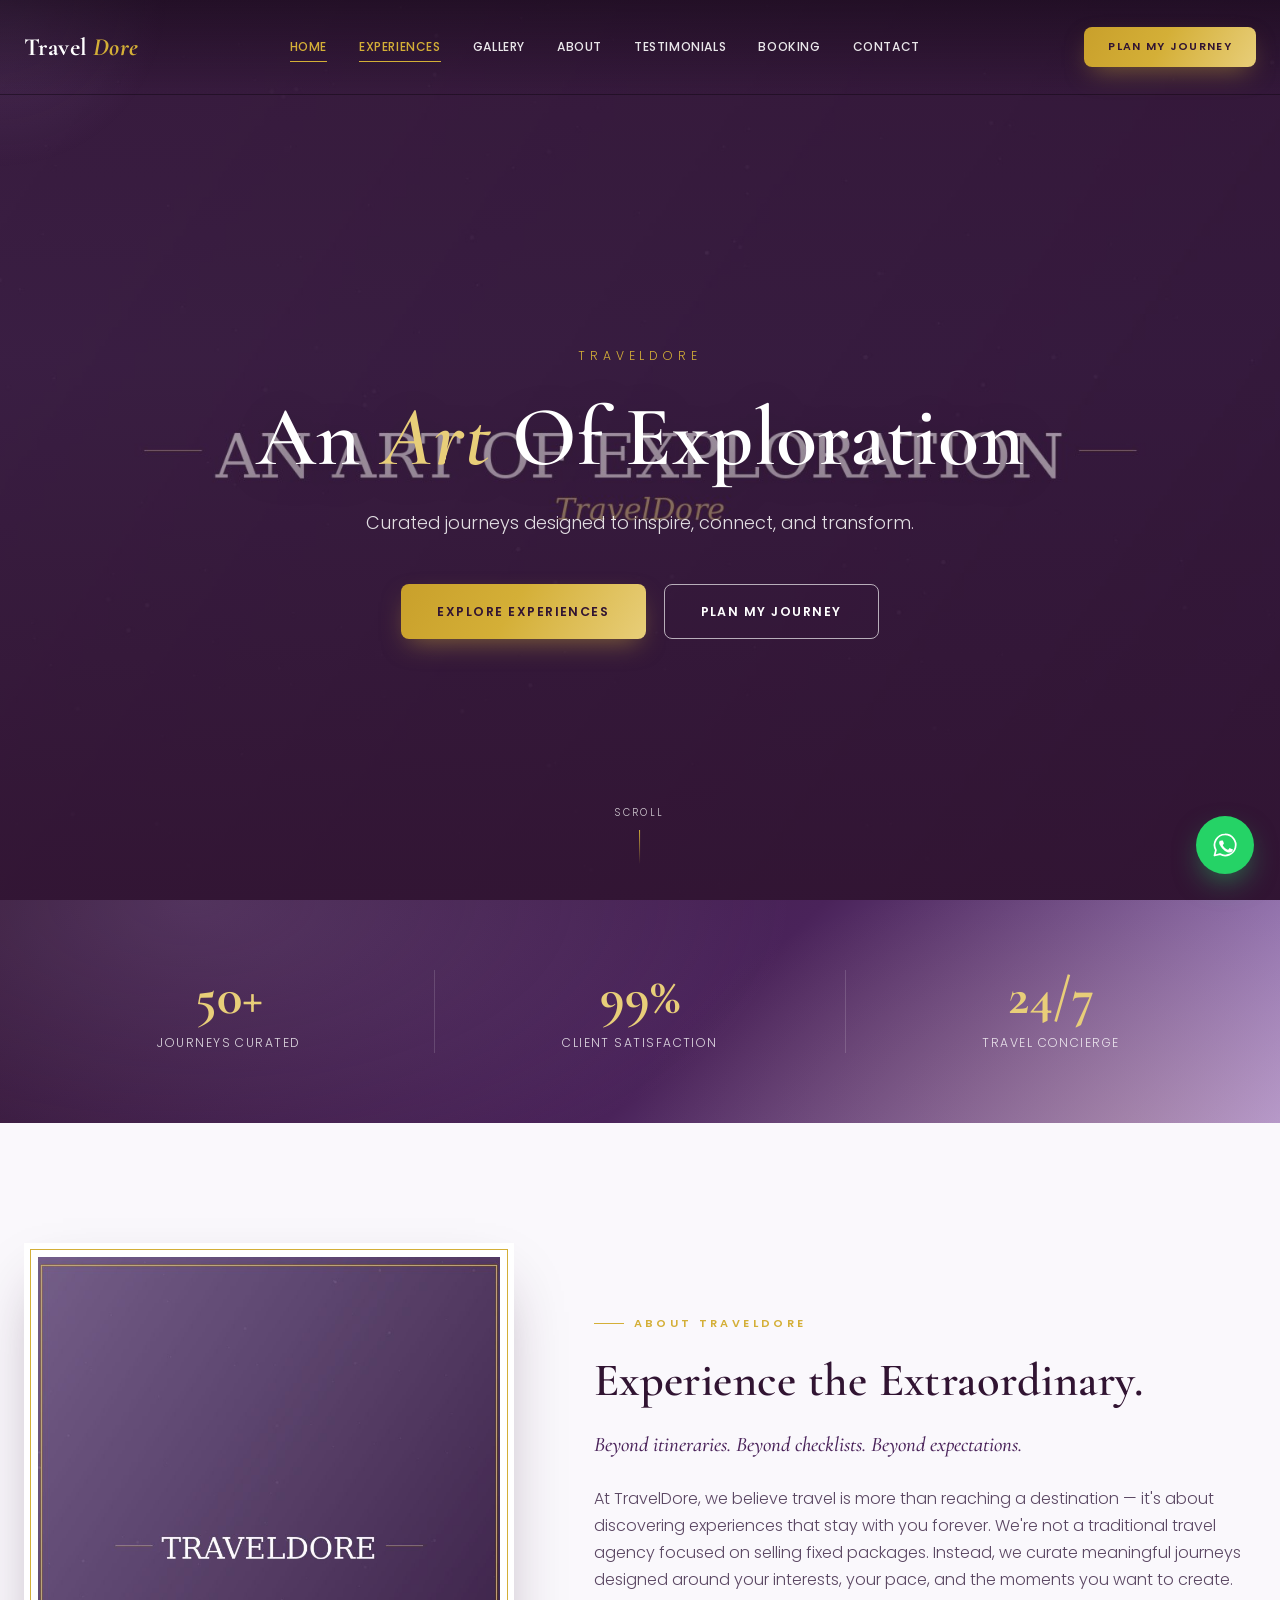
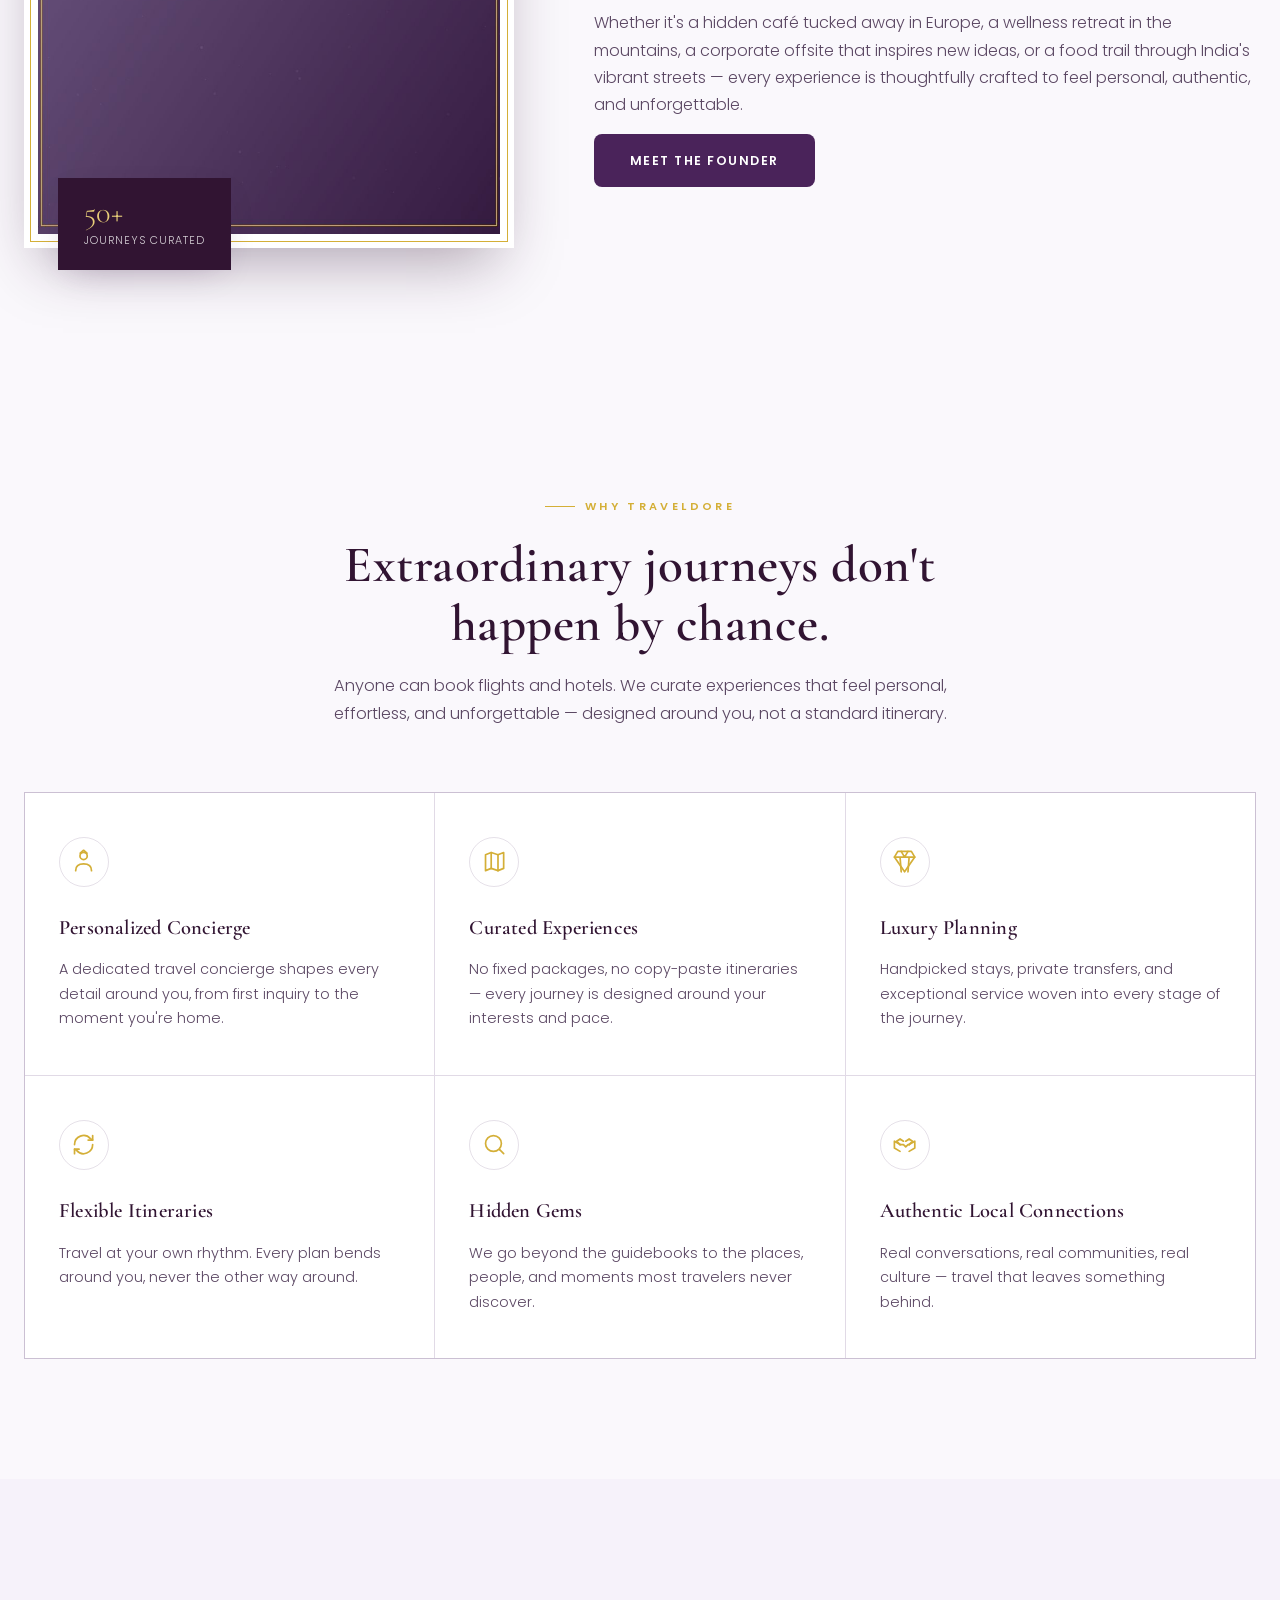
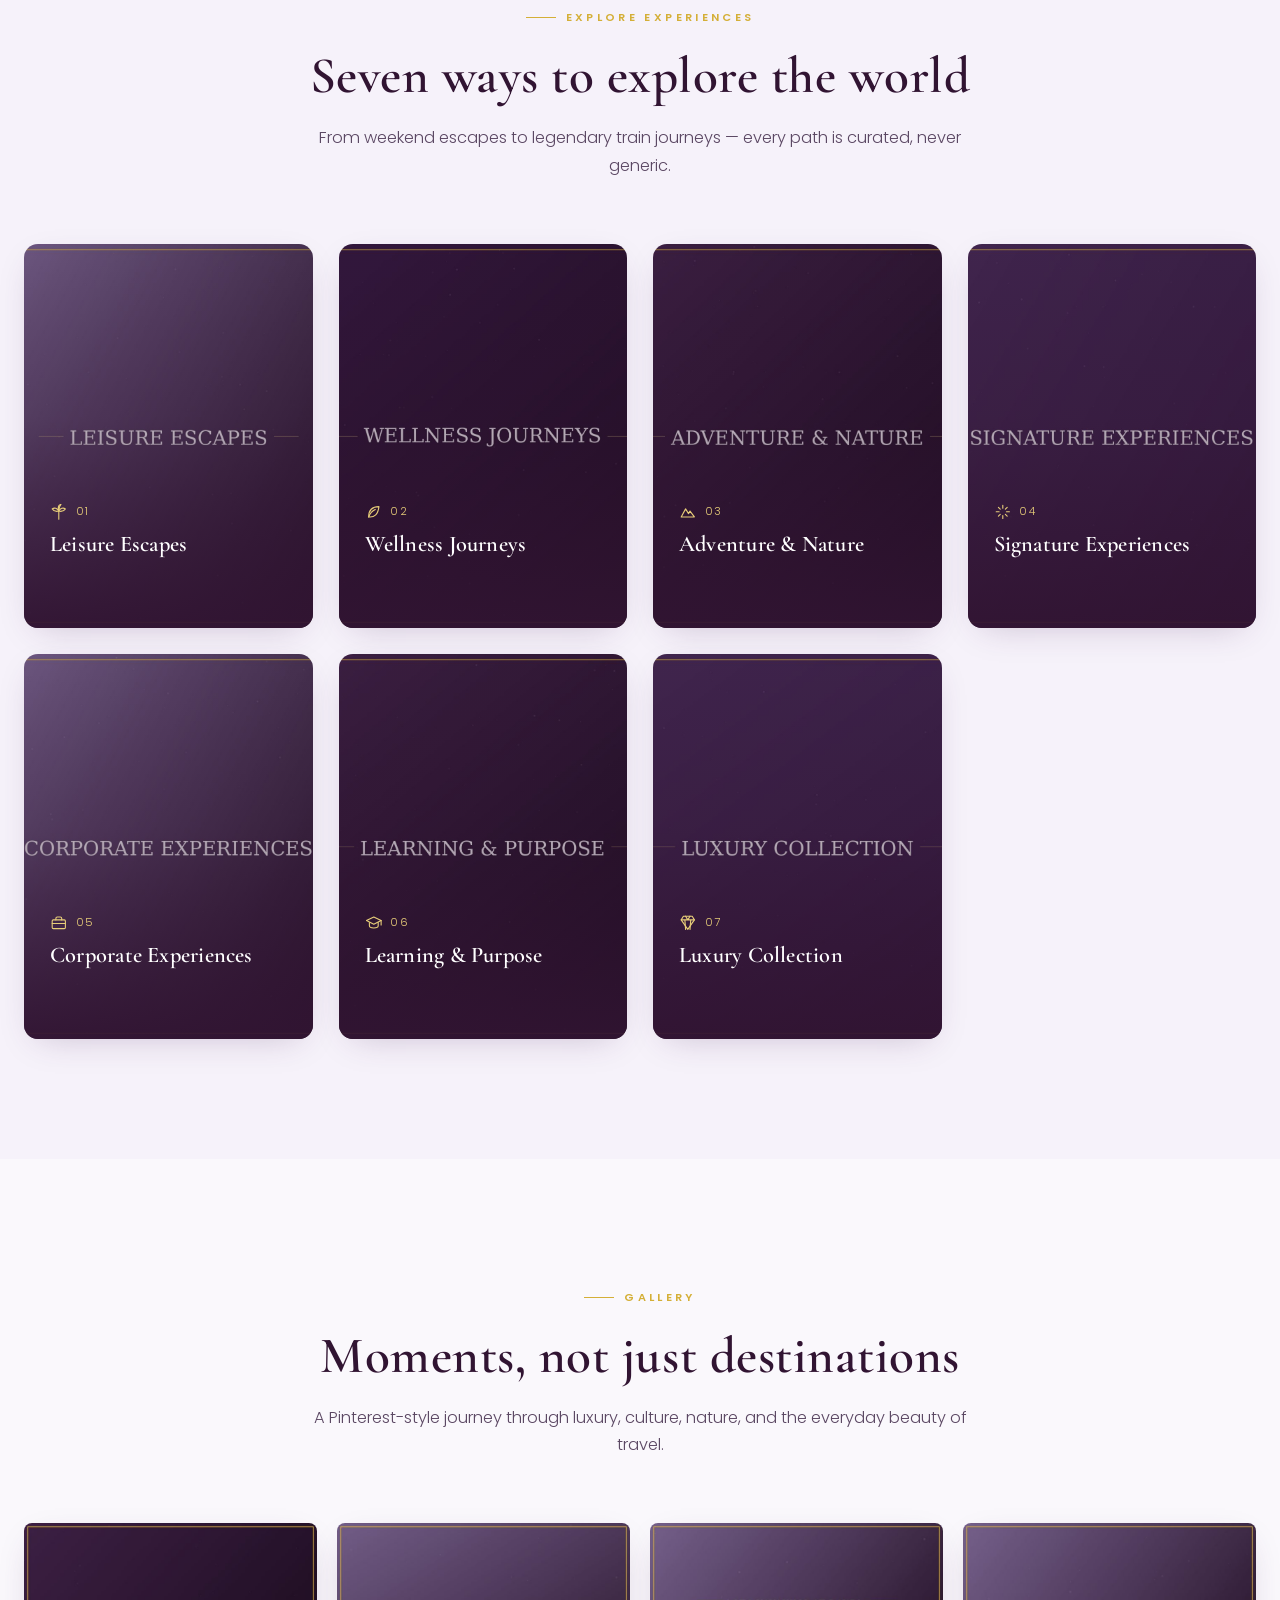
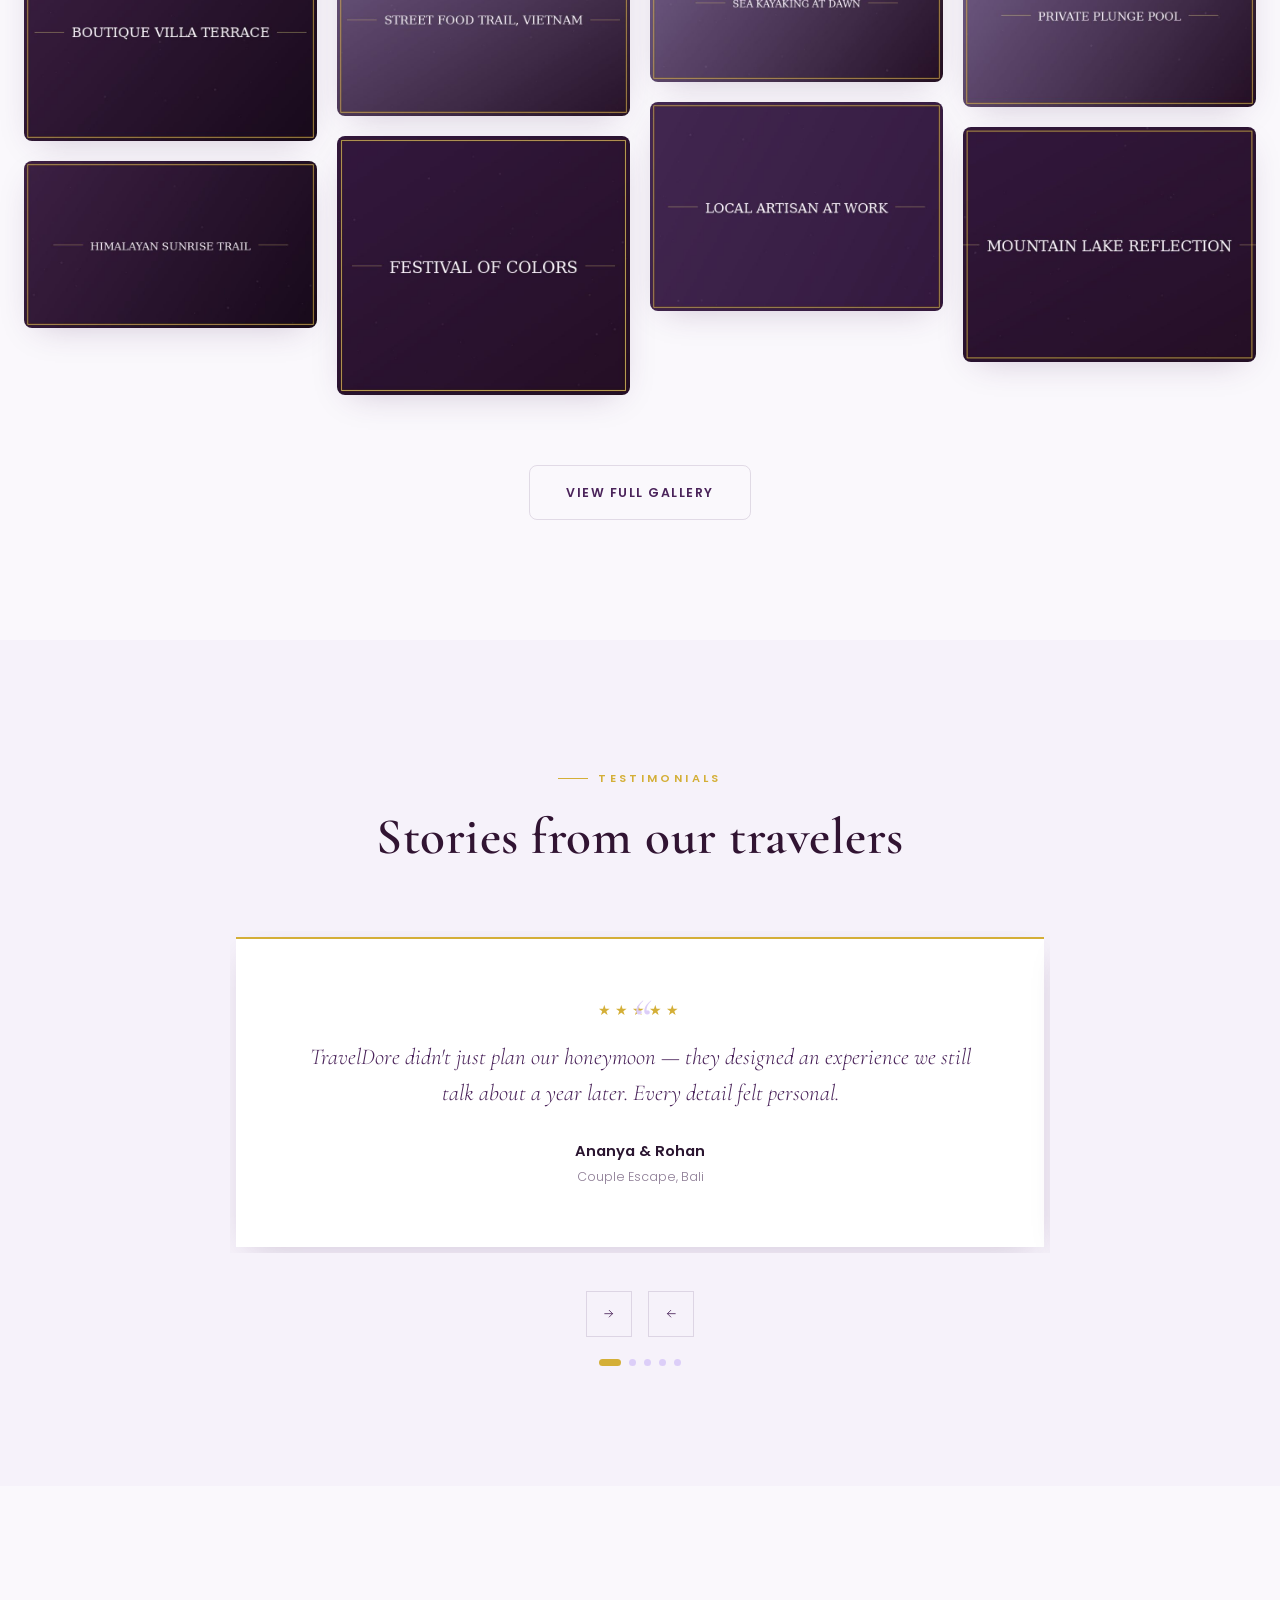
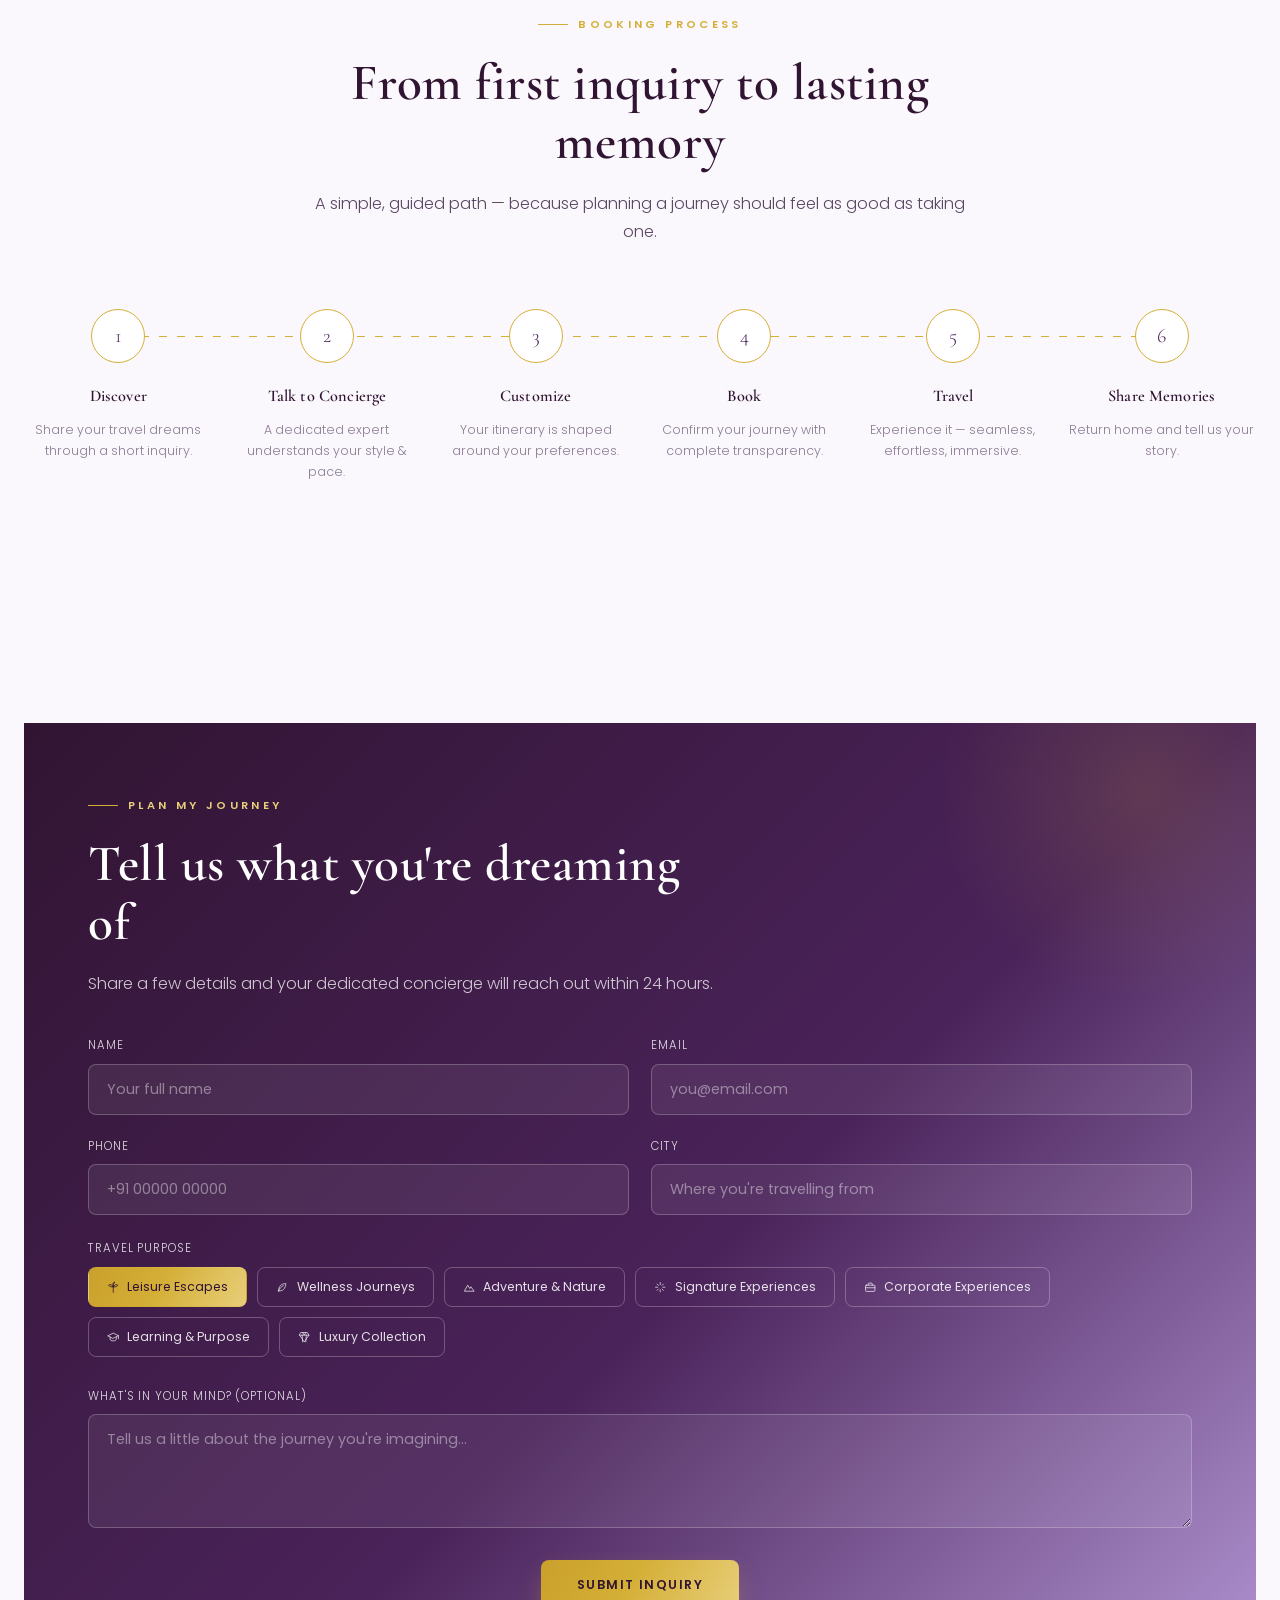
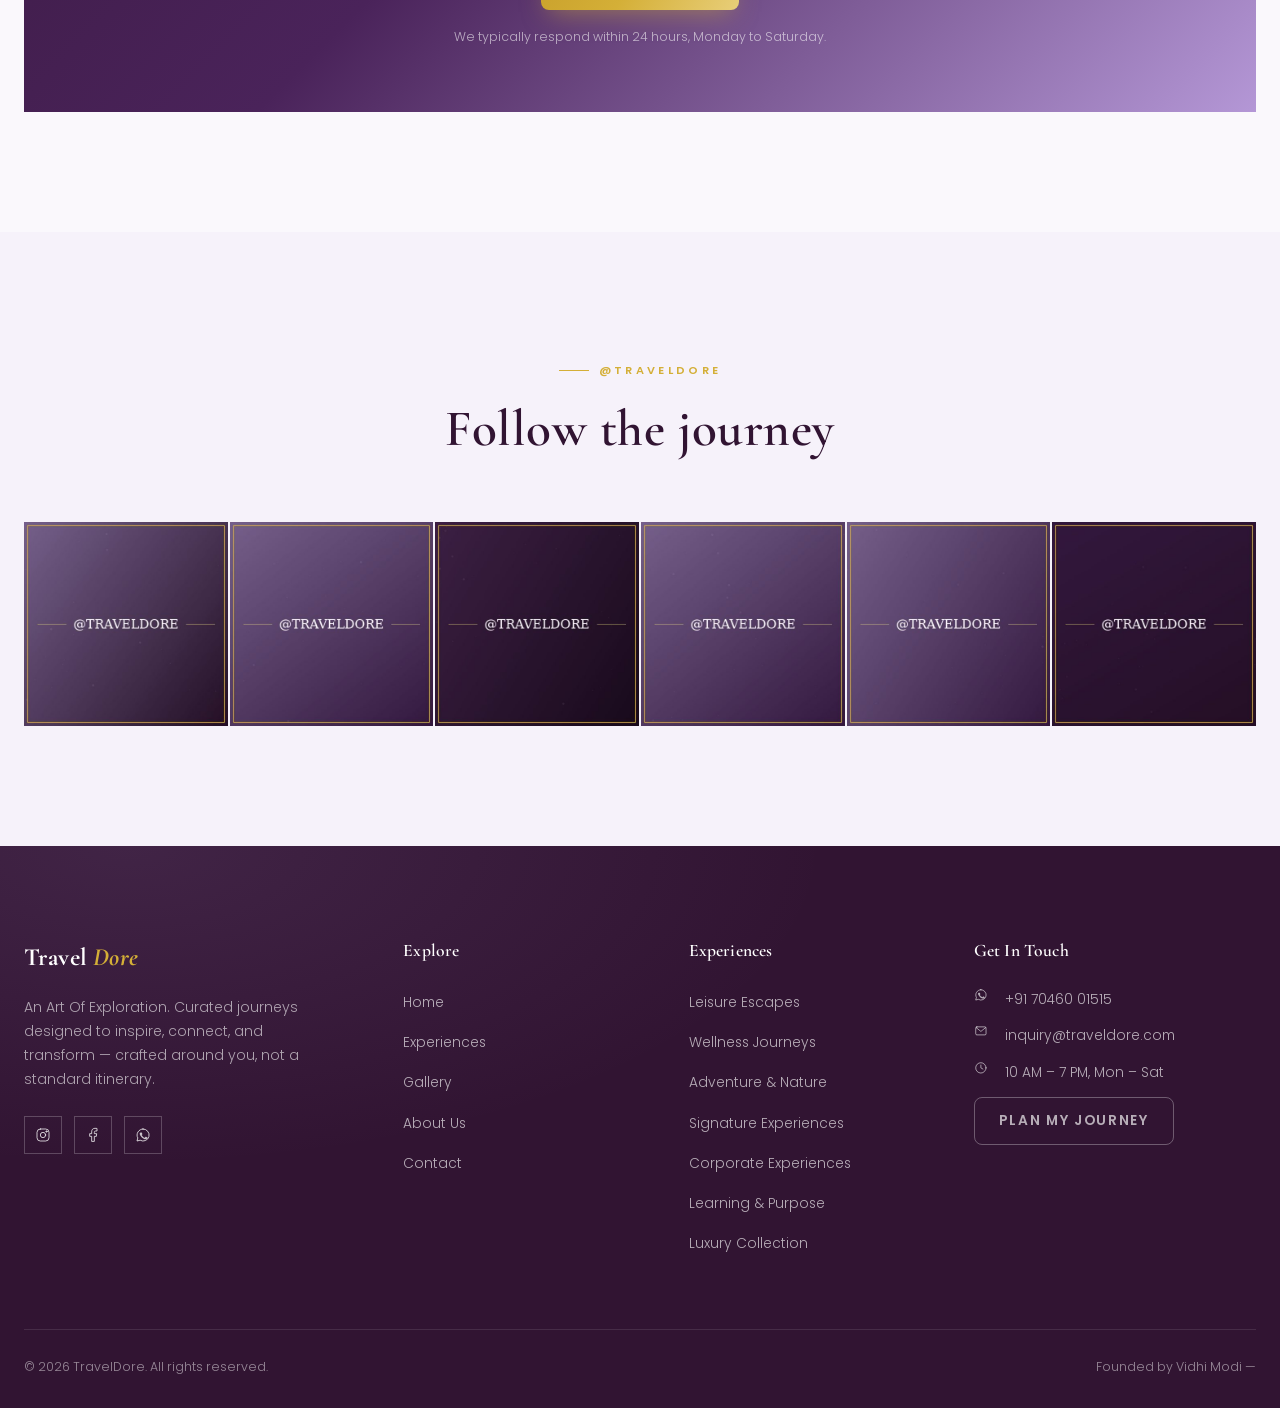
==== commit 20973592: "Update index.html" ====
--- a/index.html
+++ b/index.html
@@ -462,7 +462,7 @@
     </div>
     <div class="footer-bottom">
       <span>&copy; 2026 TravelDore. All rights reserved.</span>
-      <span>Founded by Vidhi Modi &mdash; Crafted with wanderlust.</span>
+      <span>Founded by Vidhi Modi &mdash;</span>
     </div>
   </div>
 </footer>
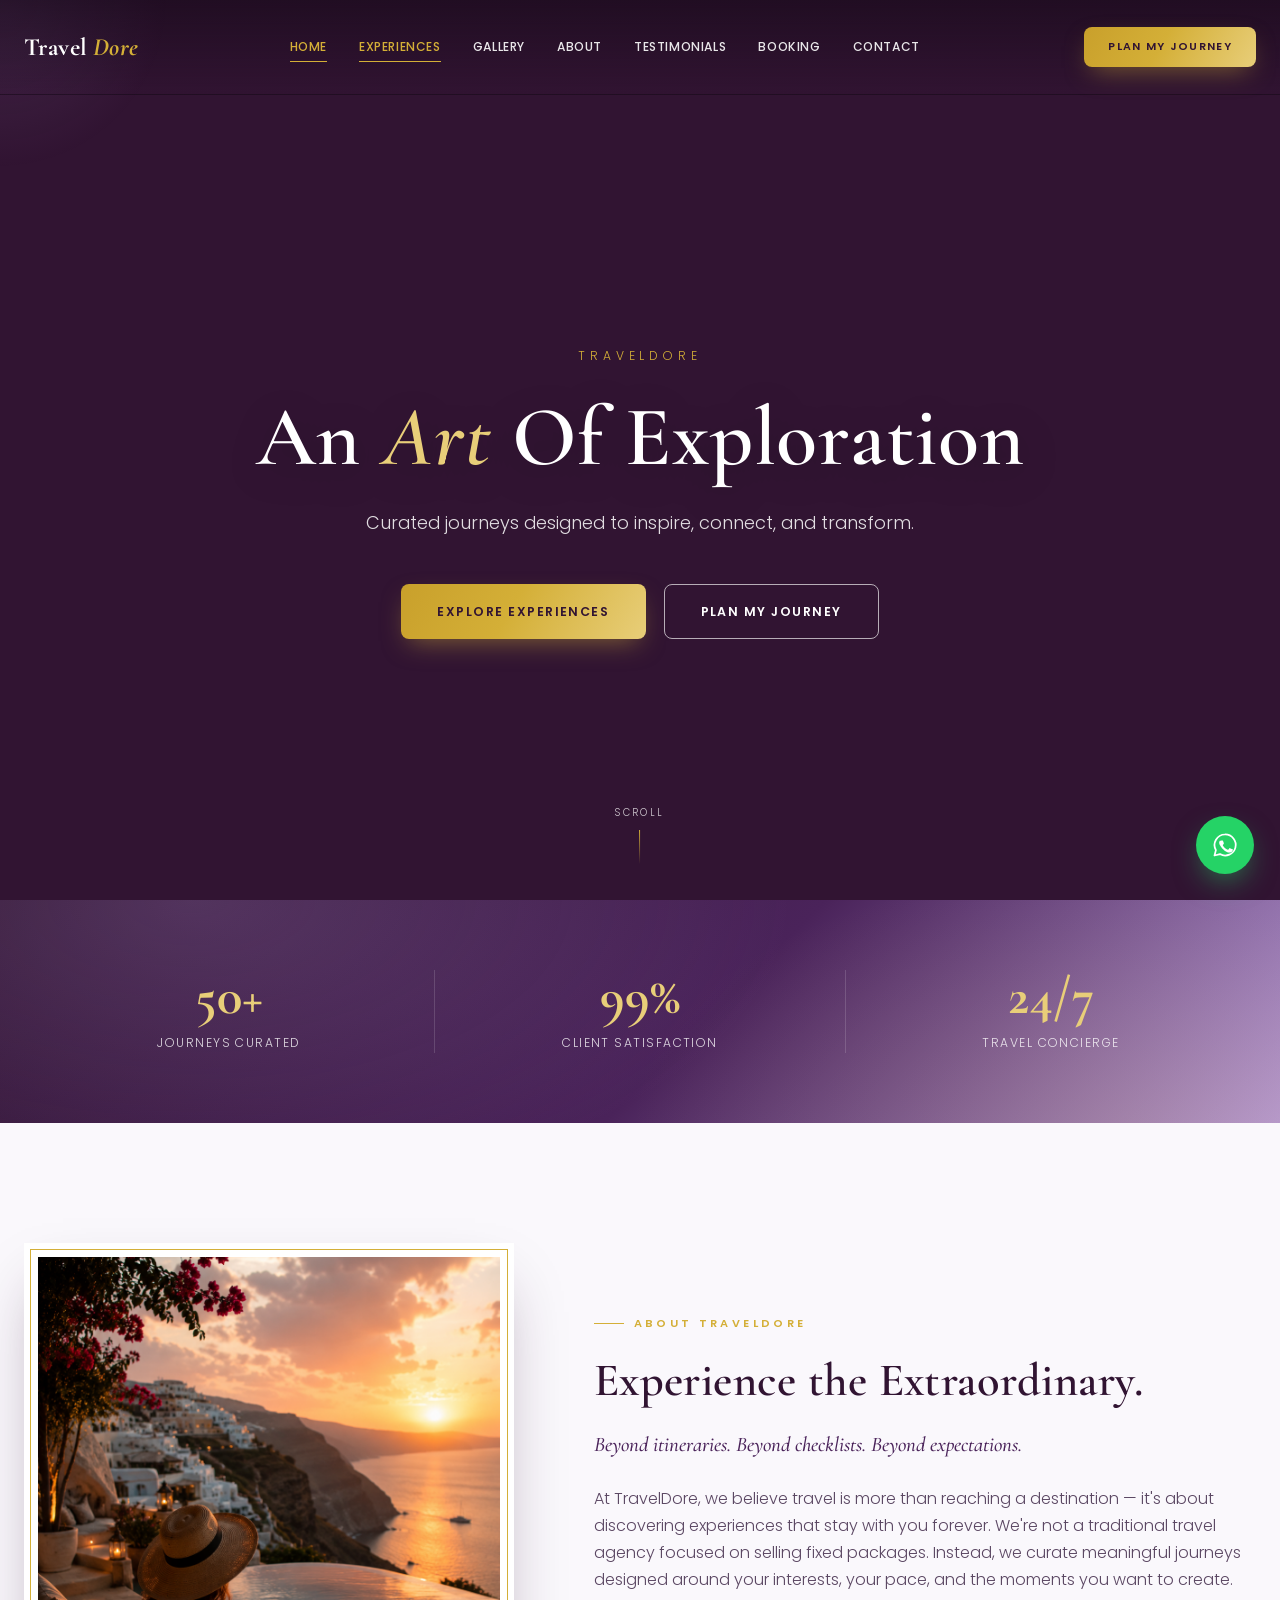
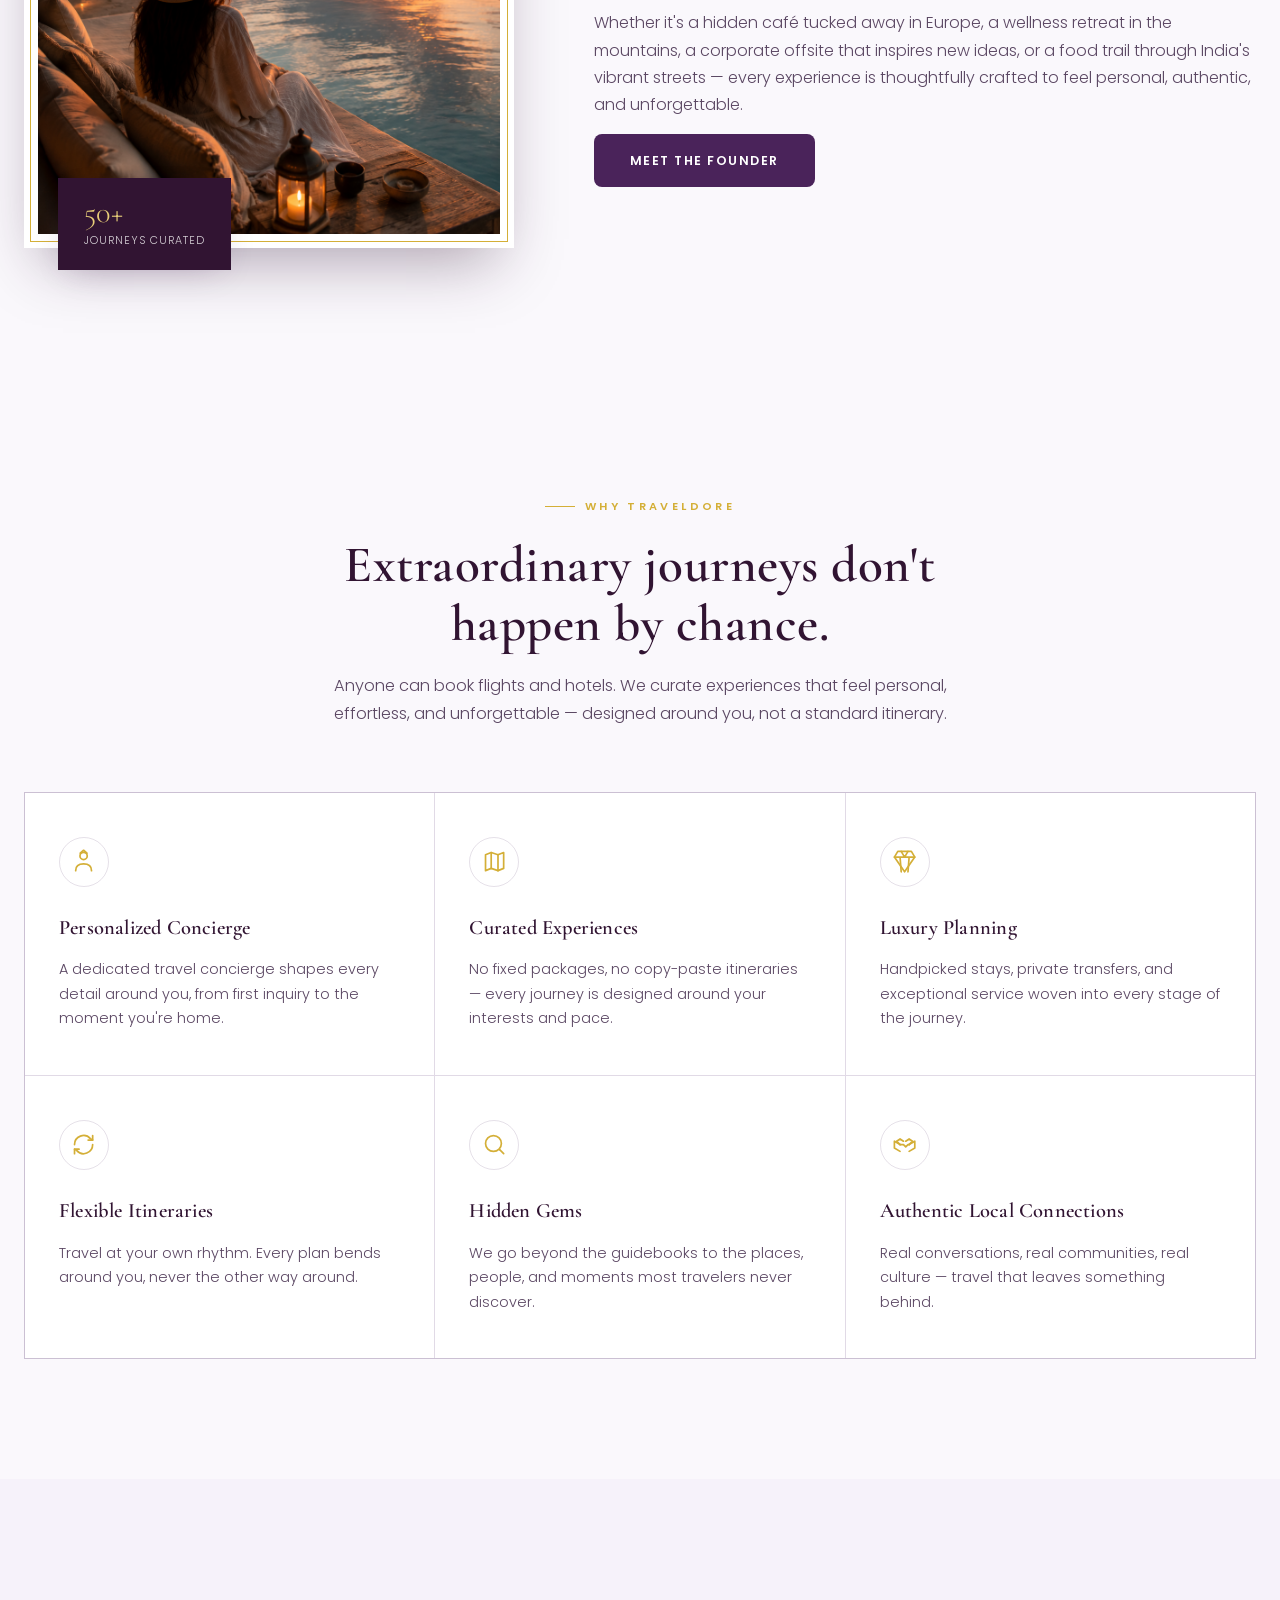
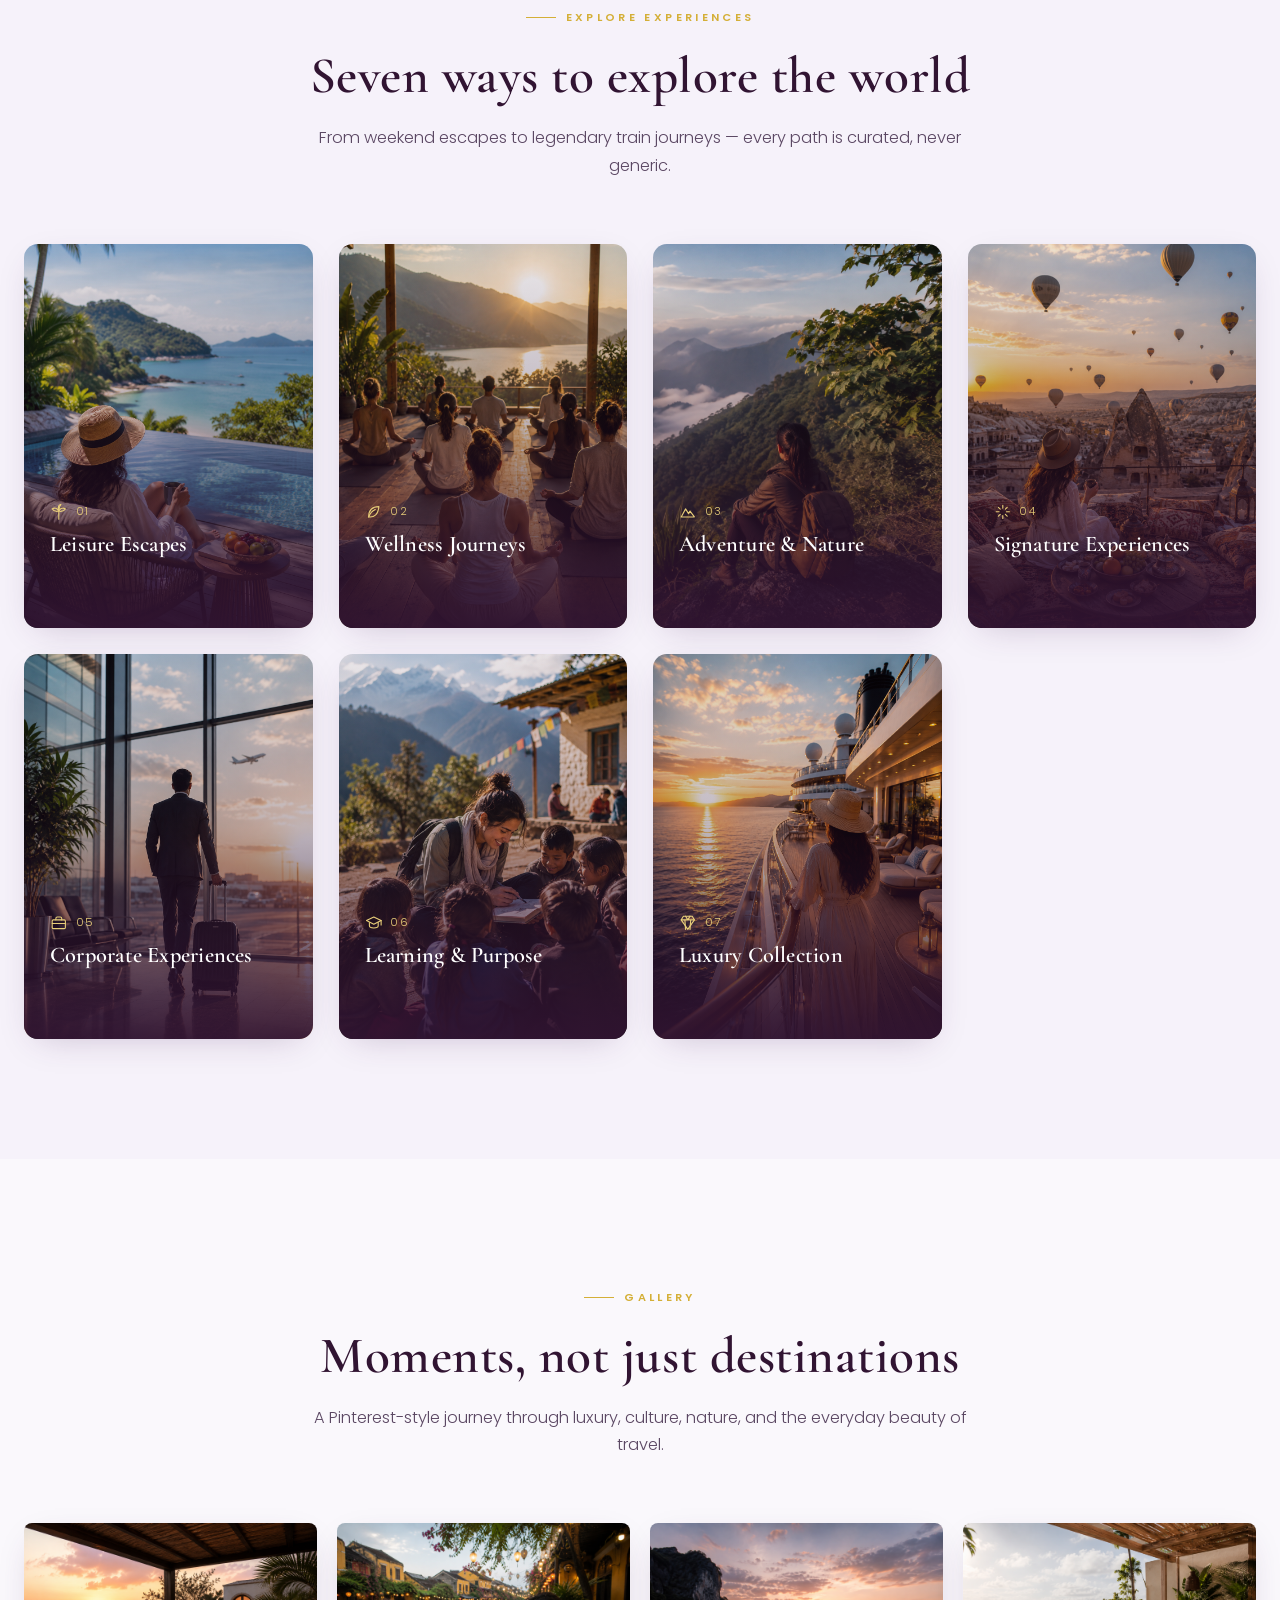
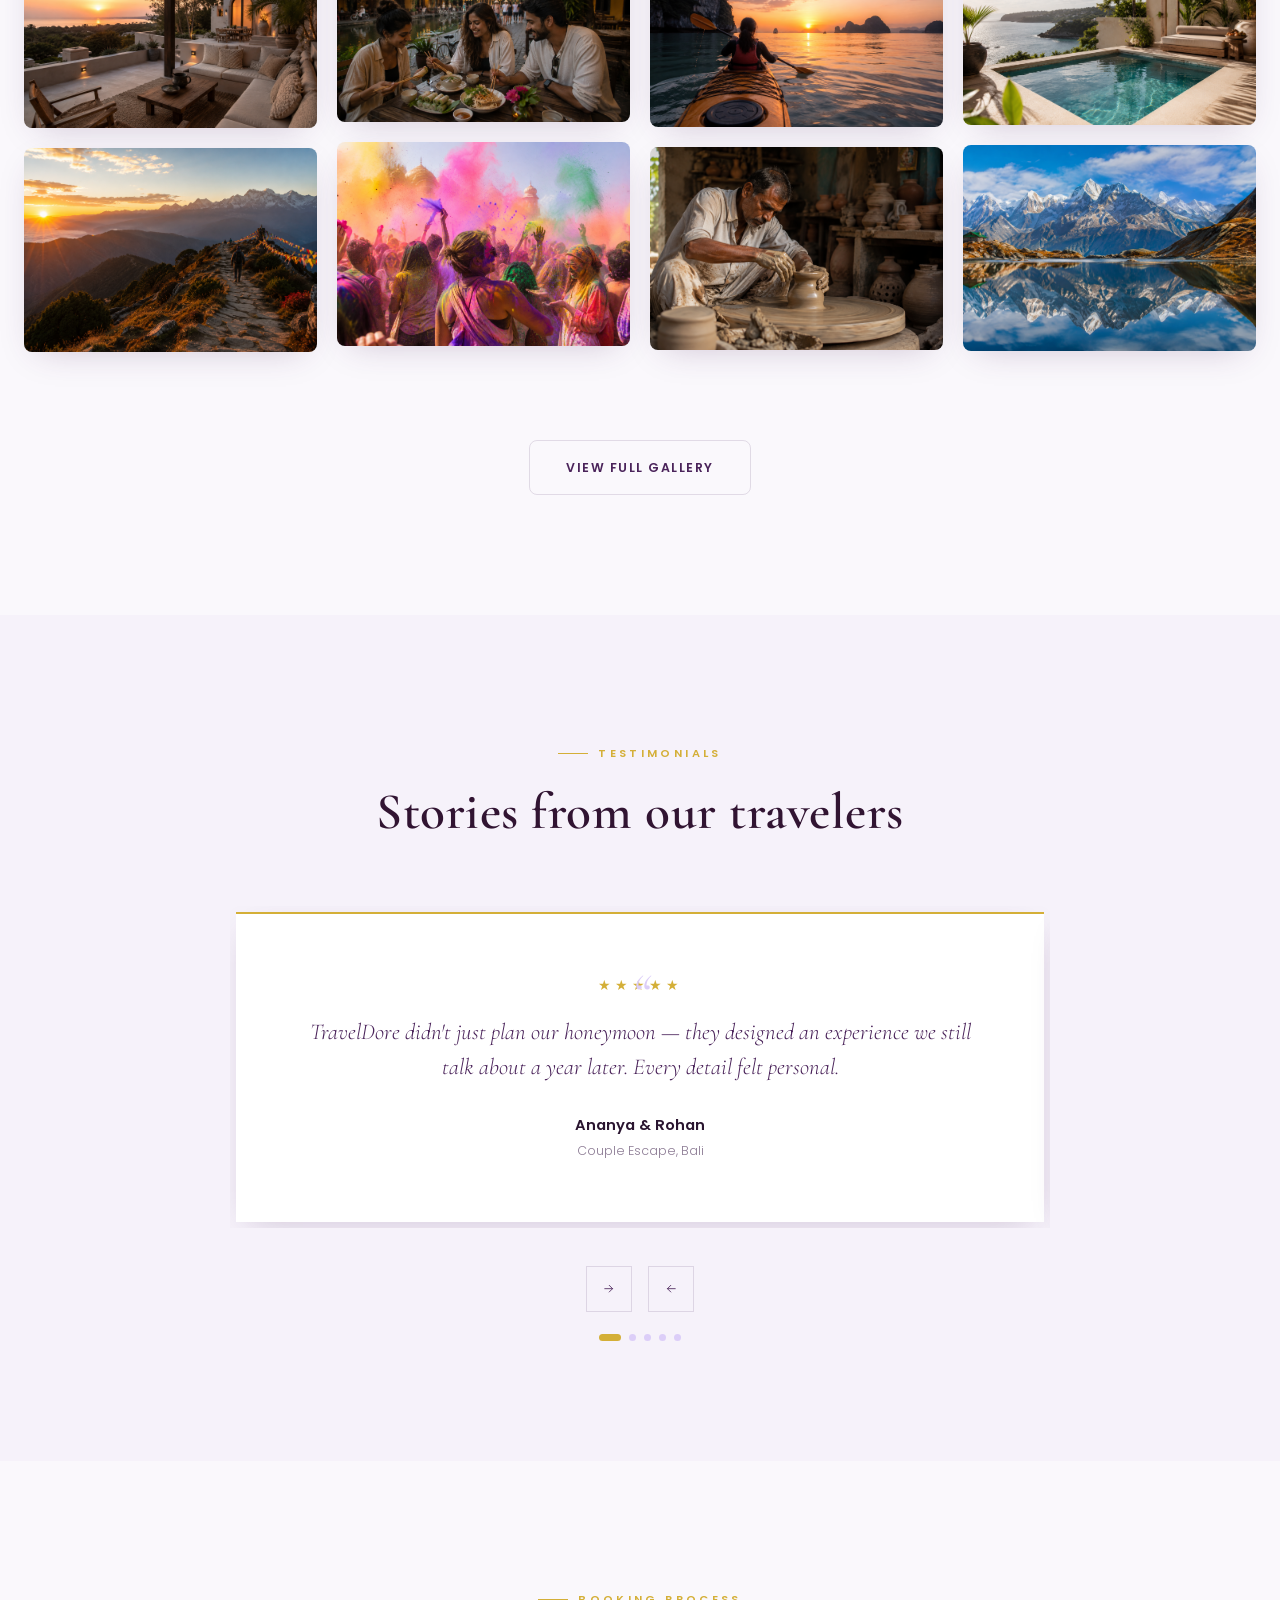
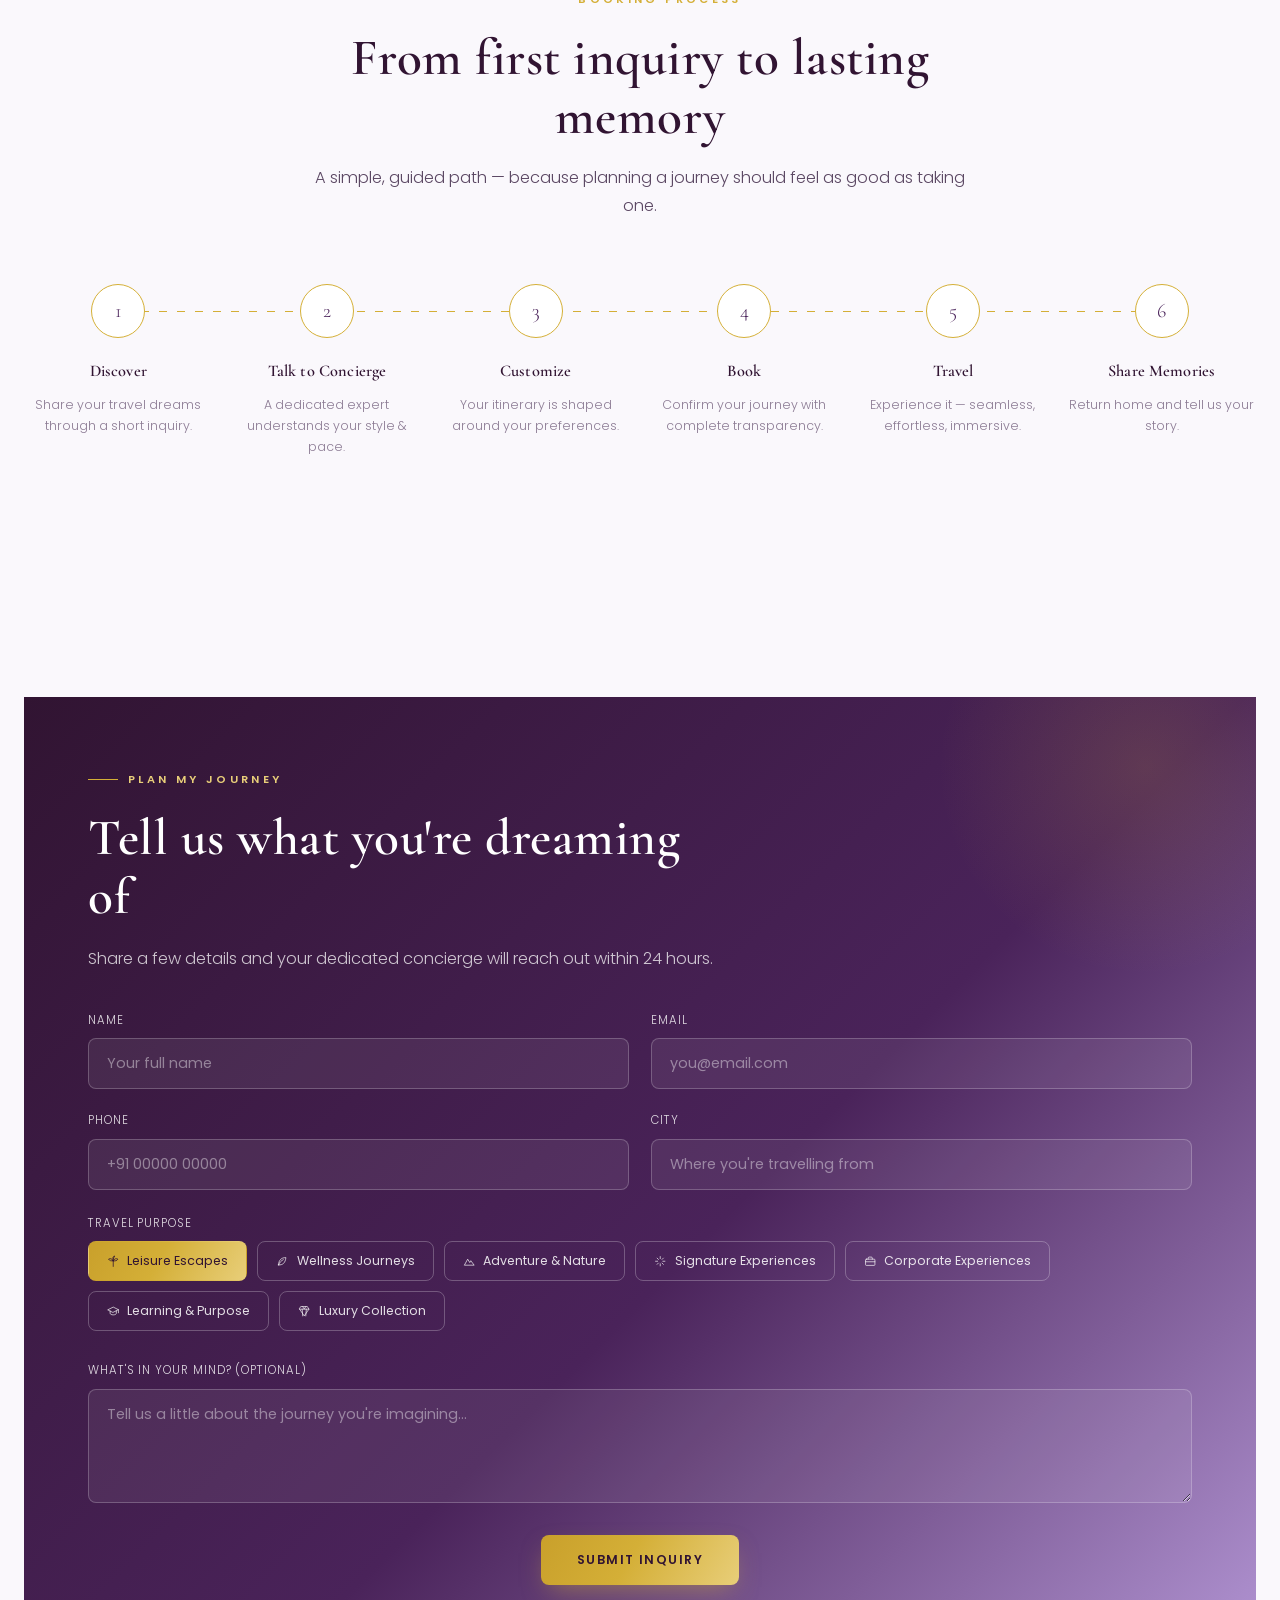
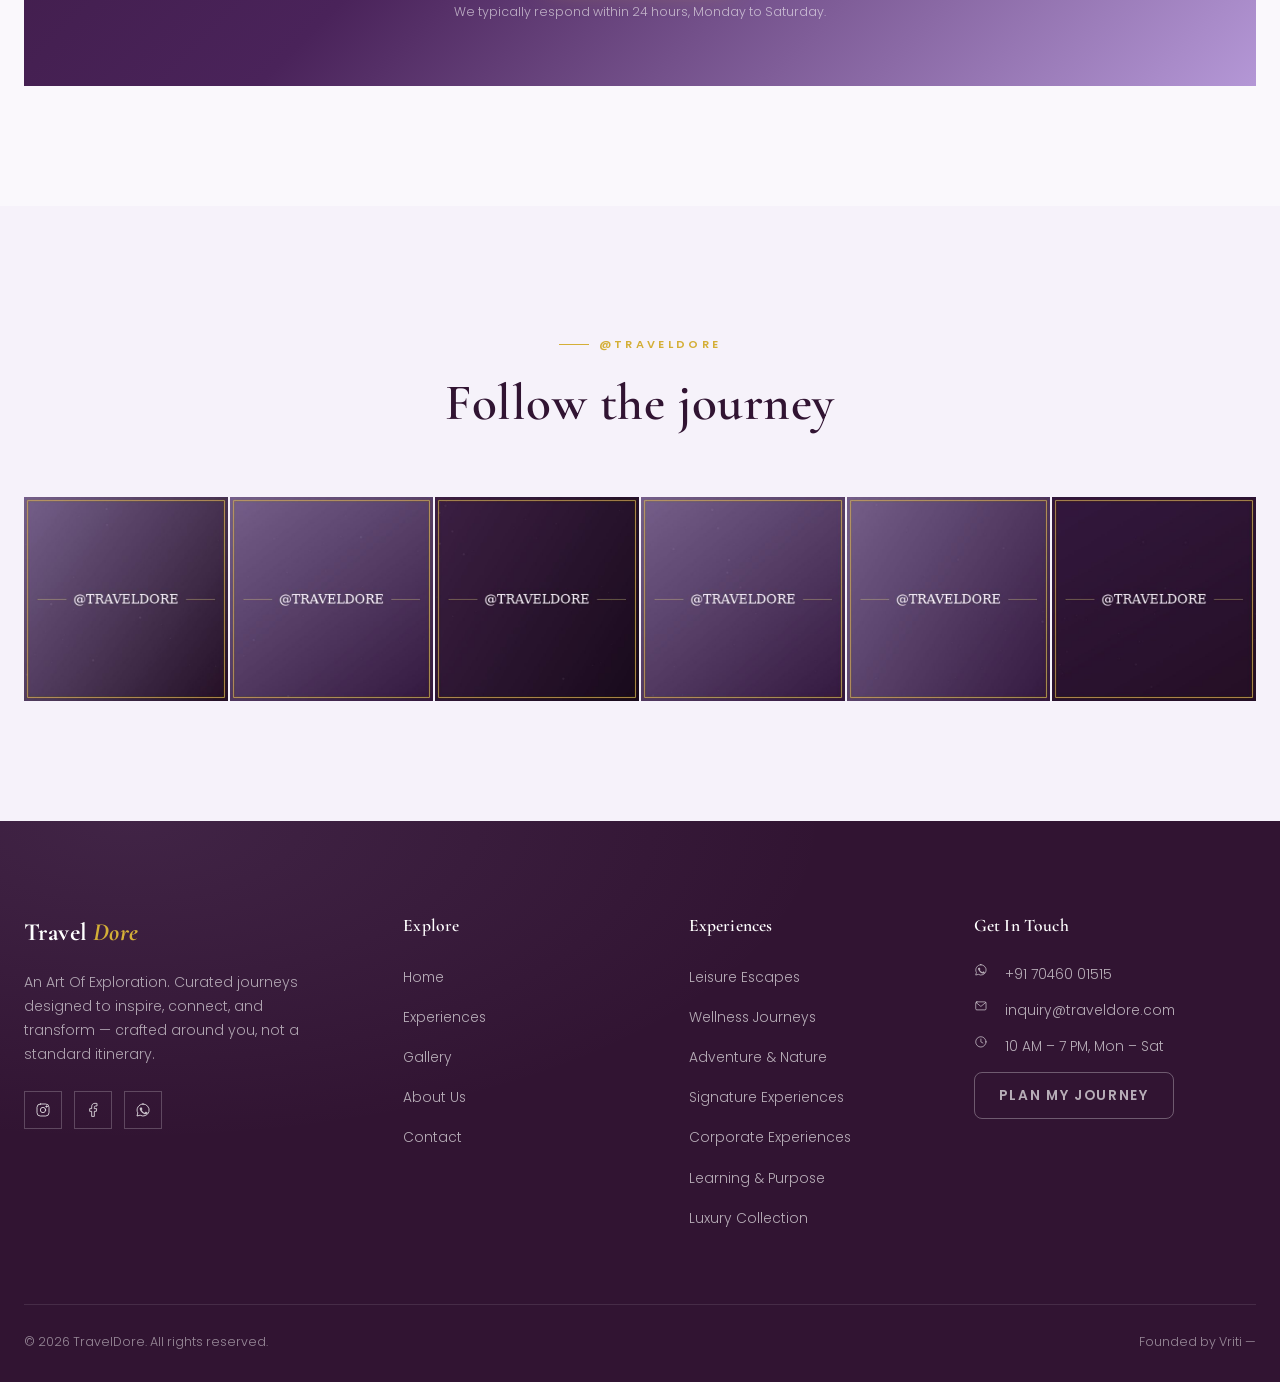
==== commit dda57c3a: "Changing founder name" ====
--- a/index.html
+++ b/index.html
@@ -462,7 +462,7 @@
     </div>
     <div class="footer-bottom">
       <span>&copy; 2026 TravelDore. All rights reserved.</span>
-      <span>Founded by Vidhi Modi &mdash;</span>
+      <span>Founded by Vriti &mdash;</span>
     </div>
   </div>
 </footer>
